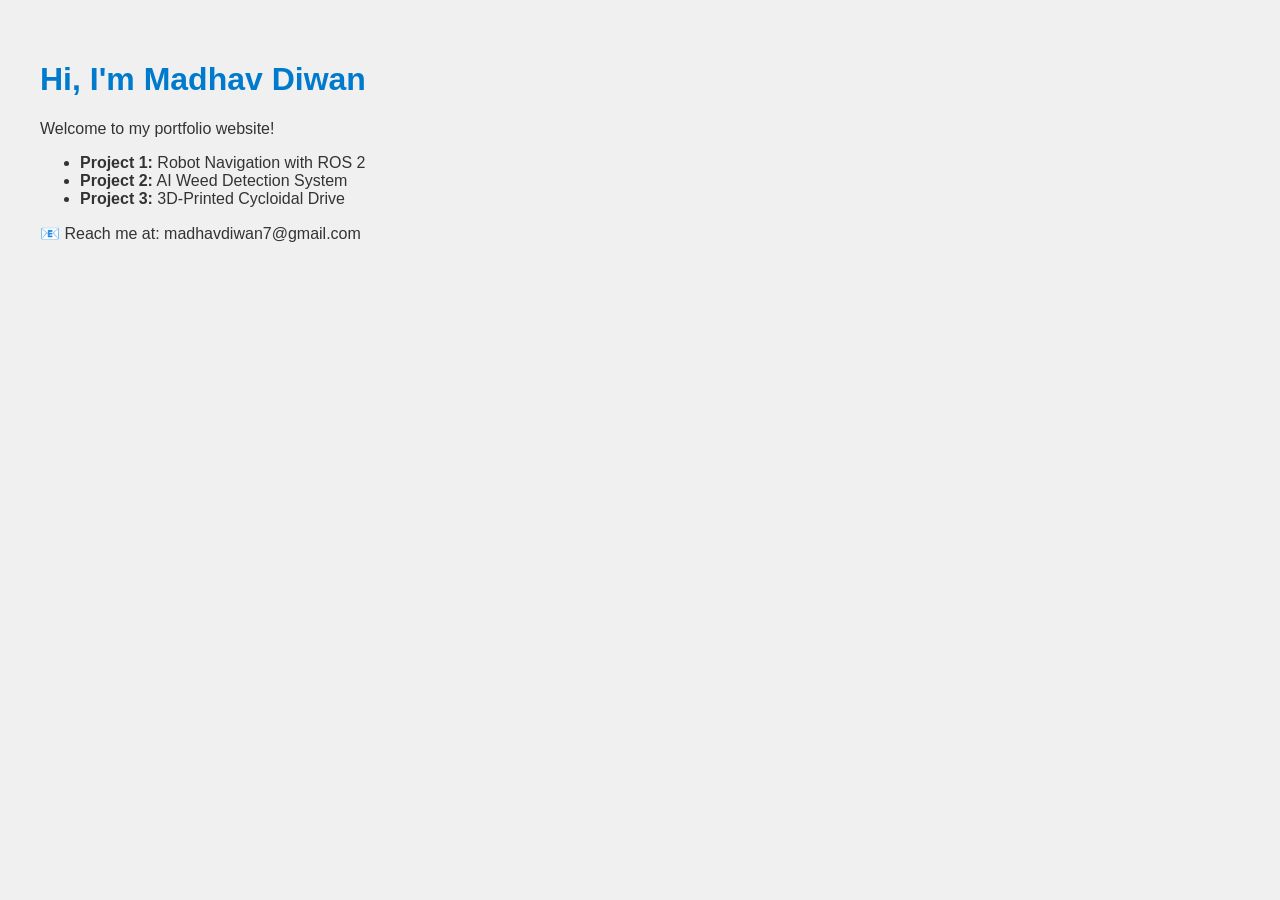
==== index.html @ d3f34bb1 "Add portfolio homepage" ====
<!DOCTYPE html>
<html lang="en">
<head>
  <meta charset="UTF-8">
  <title>Madhav Diwan | Portfolio</title>
  <style>
    body {
      font-family: Arial, sans-serif;
      padding: 2rem;
      background: #f0f0f0;
      color: #333;
    }
    h1 {
      color: #007acc;
    }
  </style>
</head>
<body>
  <h1>Hi, I'm Madhav Diwan</h1>
  <p>Welcome to my portfolio website!</p>
  <ul>
    <li><strong>Project 1:</strong> Robot Navigation with ROS 2</li>
    <li><strong>Project 2:</strong> AI Weed Detection System</li>
    <li><strong>Project 3:</strong> 3D-Printed Cycloidal Drive</li>
  </ul>
  <p>📧 Reach me at: madhavdiwan7@gmail.com</p>
</body>
</html>
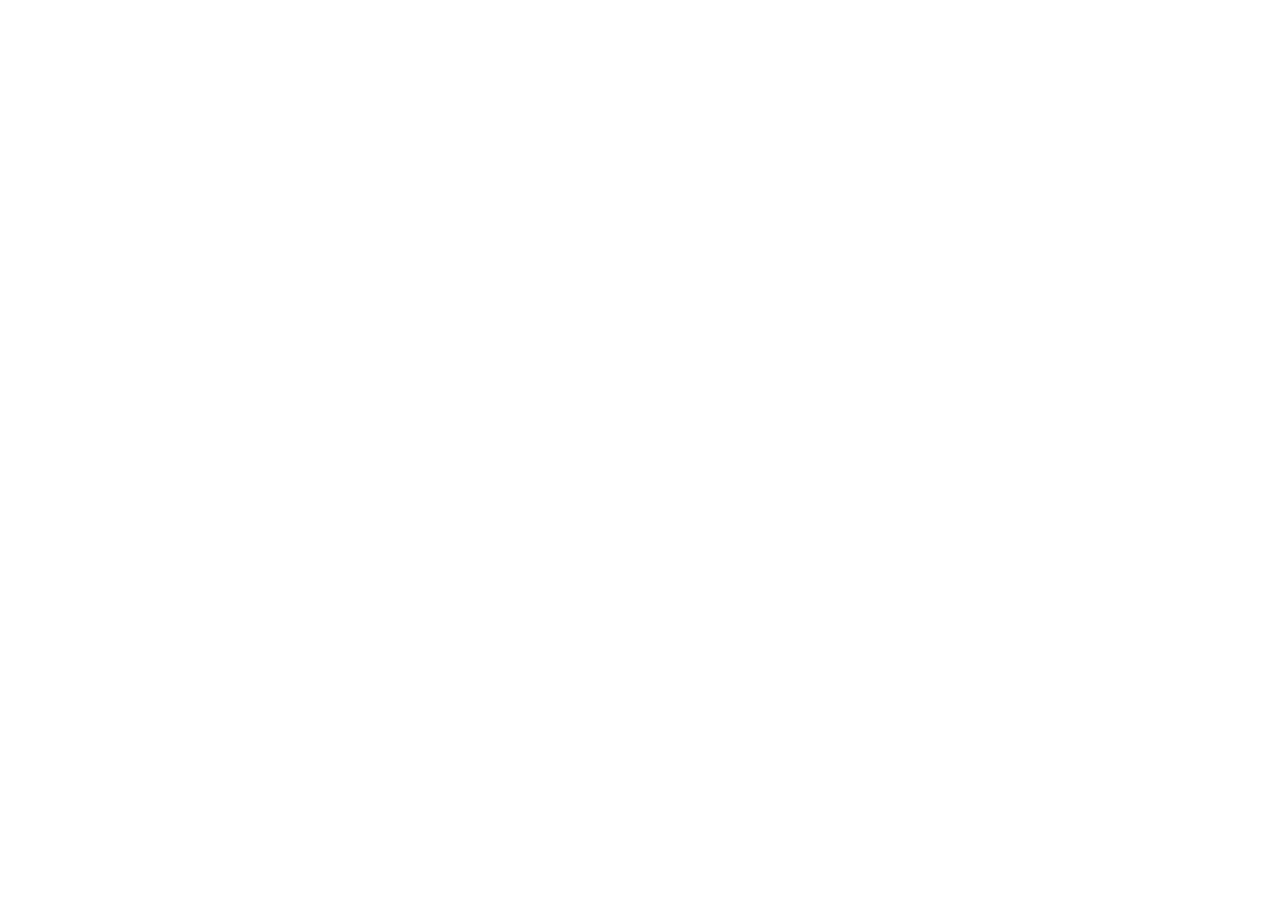
==== commit aa4b72be: "Three.JS experimentation" ====
--- a/index.html
+++ b/index.html
@@ -1,28 +1,43 @@
 <!DOCTYPE html>
 <html lang="en">
 <head>
-  <meta charset="UTF-8">
-  <title>Madhav Diwan | Portfolio</title>
+  <meta charset="UTF-8" />
+  <title>Three.js Demo</title>
   <style>
-    body {
-      font-family: Arial, sans-serif;
-      padding: 2rem;
-      background: #f0f0f0;
-      color: #333;
-    }
-    h1 {
-      color: #007acc;
-    }
+    body { margin: 0; overflow: hidden; }
+    canvas { display: block; }
   </style>
 </head>
 <body>
-  <h1>Hi, I'm Madhav Diwan</h1>
-  <p>Welcome to my portfolio website!</p>
-  <ul>
-    <li><strong>Project 1:</strong> Robot Navigation with ROS 2</li>
-    <li><strong>Project 2:</strong> AI Weed Detection System</li>
-    <li><strong>Project 3:</strong> 3D-Printed Cycloidal Drive</li>
-  </ul>
-  <p>📧 Reach me at: madhavdiwan7@gmail.com</p>
+  <script type="module">
+    import * as THREE from 'https://unpkg.com/three@0.160.0/build/three.module.js';
+
+    const scene = new THREE.Scene();
+    const camera = new THREE.PerspectiveCamera(75, window.innerWidth/window.innerHeight, 0.1, 1000);
+
+    const renderer = new THREE.WebGLRenderer();
+    renderer.setSize(window.innerWidth, window.innerHeight);
+    document.body.appendChild(renderer.domElement);
+
+    const geometry = new THREE.BoxGeometry();
+    const material = new THREE.MeshStandardMaterial({ color: 0x0077ff });
+    const cube = new THREE.Mesh(geometry, material);
+    scene.add(cube);
+
+    const light = new THREE.PointLight(0xffffff, 1, 100);
+    light.position.set(10, 10, 10);
+    scene.add(light);
+
+    camera.position.z = 5;
+
+    function animate() {
+      requestAnimationFrame(animate);
+      cube.rotation.x += 0.01;
+      cube.rotation.y += 0.01;
+      renderer.render(scene, camera);
+    }
+
+    animate();
+  </script>
 </body>
 </html>
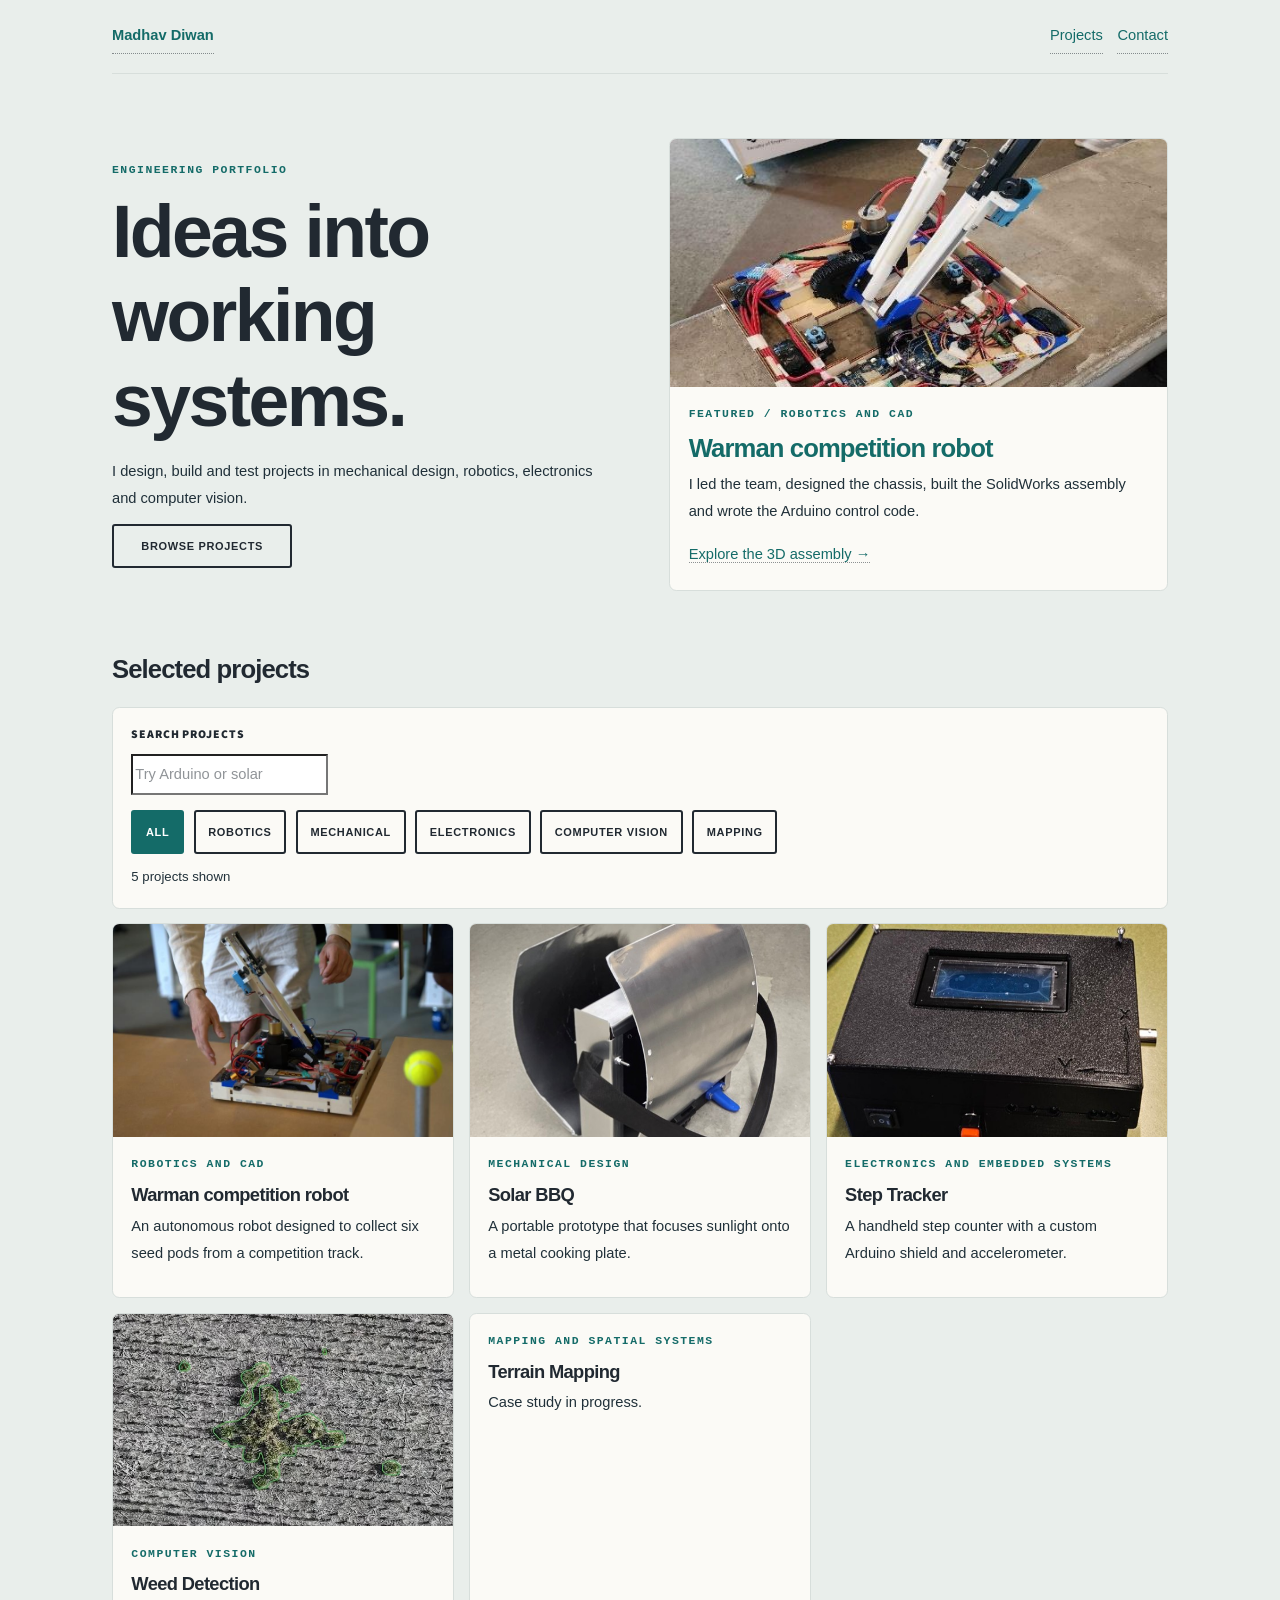
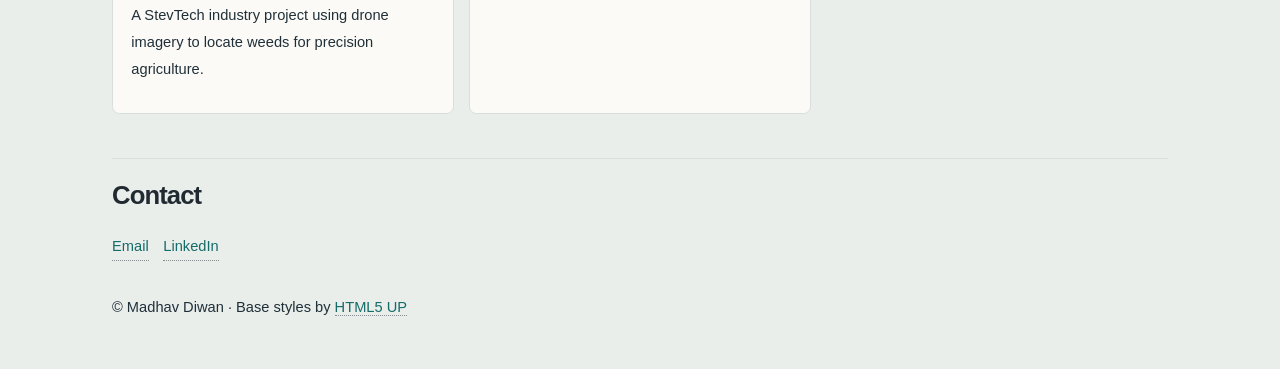
==== commit d609519b: "Publish engineering portfolio site Replace the Three.js demo with the portfolio: home page plus case" ====
--- a/index.html
+++ b/index.html
@@ -1,43 +1,81 @@
 <!DOCTYPE html>
 <html lang="en">
 <head>
-  <meta charset="UTF-8" />
-  <title>Three.js Demo</title>
-  <style>
-    body { margin: 0; overflow: hidden; }
-    canvas { display: block; }
-  </style>
+	<meta charset="utf-8" />
+	<meta name="viewport" content="width=device-width, initial-scale=1" />
+	<title>Madhav Diwan | Engineering Portfolio</title>
+	<link rel="stylesheet" href="assets/css/main.css" />
+	<link rel="stylesheet" href="assets/css/engineering.css" />
+	<link rel="stylesheet" href="assets/css/portfolio.css" />
+	<script src="assets/js/portfolio.js" defer></script>
 </head>
-<body>
-  <script type="module">
-    import * as THREE from 'https://unpkg.com/three@0.160.0/build/three.module.js';
+<body class="portfolio-home">
+	<header class="home-nav">
+		<a href="index.html" class="home-name">Madhav Diwan</a>
+		<nav aria-label="Main navigation">
+			<a href="#projects">Projects</a>
+			<a href="#contact">Contact</a>
+		</nav>
+	</header>
+	<main class="home-content">
+		<section class="home-hero" aria-labelledby="home-heading">
+			<div>
+				<p class="project-label">Engineering portfolio</p>
+				<h1 id="home-heading">Ideas into working systems.</h1>
+				<p>I design, build and test projects in mechanical design, robotics, electronics and computer vision.</p>
+				<a class="button" href="#projects">Browse projects</a>
+			</div>
+			<article class="home-feature">
+				<a href="warman.html" tabindex="-1" aria-hidden="true"><img src="images/warman/final-robot.jpg" alt="" /></a>
+				<div>
+					<p class="project-label">Featured / Robotics and CAD</p>
+					<h2><a href="warman.html">Warman competition robot</a></h2>
+					<p>I led the team, designed the chassis, built the SolidWorks assembly and wrote the Arduino control code.</p>
+					<a href="warman.html#robot-heading">Explore the 3D assembly &rarr;</a>
+				</div>
+			</article>
+		</section>
 
-    const scene = new THREE.Scene();
-    const camera = new THREE.PerspectiveCamera(75, window.innerWidth/window.innerHeight, 0.1, 1000);
-
-    const renderer = new THREE.WebGLRenderer();
-    renderer.setSize(window.innerWidth, window.innerHeight);
-    document.body.appendChild(renderer.domElement);
-
-    const geometry = new THREE.BoxGeometry();
-    const material = new THREE.MeshStandardMaterial({ color: 0x0077ff });
-    const cube = new THREE.Mesh(geometry, material);
-    scene.add(cube);
-
-    const light = new THREE.PointLight(0xffffff, 1, 100);
-    light.position.set(10, 10, 10);
-    scene.add(light);
-
-    camera.position.z = 5;
-
-    function animate() {
-      requestAnimationFrame(animate);
-      cube.rotation.x += 0.01;
-      cube.rotation.y += 0.01;
-      renderer.render(scene, camera);
-    }
-
-    animate();
-  </script>
+		<section id="projects" aria-labelledby="projects-heading">
+			<h2 id="projects-heading">Selected projects</h2>
+			<div class="project-tools" hidden>
+				<label for="project-search">Search projects</label>
+				<input id="project-search" type="search" placeholder="Try Arduino or solar" />
+				<div class="project-filters" role="group" aria-label="Project category"></div>
+				<p id="project-count" role="status"></p>
+			</div>
+			<div class="home-projects">
+				<article data-category="Robotics">
+					<a href="warman.html" tabindex="-1" aria-hidden="true"><img src="images/mdfs.jpg" alt="" loading="lazy" /></a>
+					<div><p class="project-label">Robotics and CAD</p><h3><a href="warman.html">Warman competition robot</a></h3>
+					<p>An autonomous robot designed to collect six seed pods from a competition track.</p></div>
+				</article>
+				<article data-category="Mechanical">
+					<a href="solar-bbq.html" tabindex="-1" aria-hidden="true"><img src="images/solarbbq.jpg" alt="" loading="lazy" /></a>
+					<div><p class="project-label">Mechanical design</p><h3><a href="solar-bbq.html">Solar BBQ</a></h3>
+					<p>A portable prototype that focuses sunlight onto a metal cooking plate.</p></div>
+				</article>
+				<article data-category="Electronics">
+					<a href="step-tracker.html" tabindex="-1" aria-hidden="true"><img src="images/step_tracker.jpg" alt="" loading="lazy" /></a>
+					<div><p class="project-label">Electronics and embedded systems</p><h3><a href="step-tracker.html">Step Tracker</a></h3>
+					<p>A handheld step counter with a custom Arduino shield and accelerometer.</p></div>
+				</article>
+				<article data-category="Computer Vision">
+					<a href="weed-detection.html" tabindex="-1" aria-hidden="true"><img src="images/weed_detection.jpg" alt="" loading="lazy" /></a>
+					<div><p class="project-label">Computer vision</p><h3><a href="weed-detection.html">Weed Detection</a></h3>
+					<p>A StevTech industry project using drone imagery to locate weeds for precision agriculture.</p></div>
+				</article>
+				<article data-category="Mapping">
+					<div><p class="project-label">Mapping and spatial systems</p><h3><a href="terrain-mapping.html">Terrain Mapping</a></h3>
+					<p>Case study in progress.</p></div>
+				</article>
+			</div>
+		</section>
+	</main>
+	<footer class="home-contact" id="contact">
+		<h2>Contact</h2>
+		<p><a href="mailto:madhavdiwan7@gmail.com">Email</a> <a href="https://www.linkedin.com/in/madhav-diwan-3a1b08146/">LinkedIn</a></p>
+		<small>&copy; Madhav Diwan &middot; Base styles by <a href="https://html5up.net">HTML5 UP</a></small>
+	</footer>
 </body>
-</html>
+</html>
--- a/assets/css/main.css
+++ b/assets/css/main.css
@@ -0,0 +1,4689 @@
+@import url(fontawesome-all.min.css);
+@import url("https://fonts.googleapis.com/css?family=Merriweather:300,700,300italic,700italic|Source+Sans+Pro:900");
+
+/*
+	Massively by HTML5 UP
+	html5up.net | @ajlkn
+	Free for personal and commercial use under the CCA 3.0 license (html5up.net/license)
+*/
+
+html, body, div, span, applet, object,
+iframe, h1, h2, h3, h4, h5, h6, p, blockquote,
+pre, a, abbr, acronym, address, big, cite,
+code, del, dfn, em, img, ins, kbd, q, s, samp,
+small, strike, strong, sub, sup, tt, var, b,
+u, i, center, dl, dt, dd, ol, ul, li, fieldset,
+form, label, legend, table, caption, tbody,
+tfoot, thead, tr, th, td, article, aside,
+canvas, details, embed, figure, figcaption,
+footer, header, hgroup, menu, nav, output, ruby,
+section, summary, time, mark, audio, video {
+	margin: 0;
+	padding: 0;
+	border: 0;
+	font-size: 100%;
+	font: inherit;
+	vertical-align: baseline;}
+
+article, aside, details, figcaption, figure,
+footer, header, hgroup, menu, nav, section {
+	display: block;}
+
+body {
+	line-height: 1;
+}
+
+ol, ul {
+	list-style: none;
+}
+
+blockquote, q {
+	quotes: none;
+}
+
+	blockquote:before, blockquote:after, q:before, q:after {
+		content: '';
+		content: none;
+	}
+
+table {
+	border-collapse: collapse;
+	border-spacing: 0;
+}
+
+body {
+	-webkit-text-size-adjust: none;
+}
+
+mark {
+	background-color: transparent;
+	color: inherit;
+}
+
+input::-moz-focus-inner {
+	border: 0;
+	padding: 0;
+}
+
+input, select, textarea {
+	-moz-appearance: none;
+	-webkit-appearance: none;
+	-ms-appearance: none;
+	appearance: none;
+}
+
+/* Basic */
+
+	@-ms-viewport {
+		width: device-width;
+	}
+
+	body {
+		-ms-overflow-style: scrollbar;
+	}
+
+	@media screen and (max-width: 480px) {
+
+		html, body {
+			min-width: 320px;
+		}
+
+	}
+
+	html {
+		box-sizing: border-box;
+	}
+
+	*, *:before, *:after {
+		box-sizing: inherit;
+	}
+
+	body {
+		background-color: #1e252d;
+	}
+
+		body.is-preload *, body.is-preload *:before, body.is-preload *:after {
+			-moz-animation: none !important;
+			-webkit-animation: none !important;
+			-ms-animation: none !important;
+			animation: none !important;
+			-moz-transition: none !important;
+			-webkit-transition: none !important;
+			-ms-transition: none !important;
+			transition: none !important;
+		}
+
+/* Type */
+
+	html {
+		font-size: 16pt;
+	}
+
+		@media screen and (max-width: 1680px) {
+
+			html {
+				font-size: 12pt;
+			}
+
+		}
+
+		@media screen and (max-width: 1280px) {
+
+			html {
+				font-size: 11pt;
+			}
+
+		}
+
+		@media screen and (max-width: 360px) {
+
+			html {
+				font-size: 10pt;
+			}
+
+		}
+
+	body {
+		color: #212931;
+	}
+
+	body, input, select, textarea {
+		font-family: "Merriweather", Georgia, serif;
+		font-weight: 300;
+		font-size: 1rem;
+		line-height: 2.375;
+	}
+
+	a {
+		-moz-transition: color 0.2s ease-in-out, background-color 0.2s ease-in-out, border-color 0.2s ease-in-out, box-shadow 0.2s ease-in-out;
+		-webkit-transition: color 0.2s ease-in-out, background-color 0.2s ease-in-out, border-color 0.2s ease-in-out, box-shadow 0.2s ease-in-out;
+		-ms-transition: color 0.2s ease-in-out, background-color 0.2s ease-in-out, border-color 0.2s ease-in-out, box-shadow 0.2s ease-in-out;
+		transition: color 0.2s ease-in-out, background-color 0.2s ease-in-out, border-color 0.2s ease-in-out, box-shadow 0.2s ease-in-out;
+		border-bottom: dotted 1px;
+		text-decoration: none;
+	}
+
+		a:hover {
+			border-bottom-color: transparent;
+		}
+
+	strong, b {
+		font-weight: 600;
+	}
+
+	em, i {
+		font-style: italic;
+	}
+
+	p {
+		text-align: justify;
+		margin: 0 0 2rem 0;
+	}
+
+	h1, h2, h3, h4, h5, h6 {
+		font-family: "Source Sans Pro", Helvetica, sans-serif;
+		font-weight: 900;
+		line-height: 1.5;
+		letter-spacing: 0.075em;
+		text-transform: uppercase;
+		margin: 0 0 1rem 0;
+	}
+
+		h1 a, h2 a, h3 a, h4 a, h5 a, h6 a {
+			border-bottom: 0;
+			color: inherit;
+			text-decoration: none;
+		}
+
+	h1 {
+		font-size: 4rem;
+		line-height: 1.1;
+		margin: 0 0 2rem 0;
+	}
+
+	h2 {
+		font-size: 1.75rem;
+		line-height: 1.3;
+		margin: 0 0 1.5rem 0;
+	}
+
+	h3 {
+		font-size: 1.25rem;
+		margin: 0 0 1.5rem 0;
+	}
+
+	h4 {
+		font-size: 1rem;
+	}
+
+	h5 {
+		font-size: 0.9rem;
+	}
+
+	h6 {
+		font-size: 0.8rem;
+	}
+
+	sub {
+		font-size: 0.8rem;
+		position: relative;
+		top: 0.5rem;
+	}
+
+	sup {
+		font-size: 0.8rem;
+		position: relative;
+		top: -0.5rem;
+	}
+
+	blockquote {
+		border-left: solid 4px;
+		font-style: italic;
+		margin: 0 0 2rem 0;
+		padding: 0.5rem 0 0.5rem 2rem;
+	}
+
+	code {
+		border: solid 2px;
+		font-family: "Courier New", monospace;
+		font-size: 0.9rem;
+		margin: 0 0.25rem;
+		padding: 0.25rem 0.65rem;
+	}
+
+	pre {
+		-webkit-overflow-scrolling: touch;
+		font-family: "Courier New", monospace;
+		font-size: 0.9rem;
+		margin: 0 0 2rem 0;
+	}
+
+		pre code {
+			display: block;
+			line-height: 1.75;
+			padding: 1rem 1.5rem;
+			overflow-x: auto;
+		}
+
+	hr {
+		border: 0;
+		border-bottom: solid 2px;
+		margin: 3rem 0;
+	}
+
+		hr.major {
+			margin: 5rem 0;
+		}
+
+	.align-left {
+		text-align: left;
+	}
+
+	.align-center {
+		text-align: center;
+	}
+
+	.align-right {
+		text-align: right;
+	}
+
+	input, select, textarea {
+		color: #212931;
+	}
+
+	a {
+		color: #212931;
+		border-bottom-color: rgba(33, 41, 49, 0.5);
+	}
+
+		a:hover {
+			border-bottom-color: transparent;
+			color: #18bfef !important;
+		}
+
+	strong, b {
+		color: #212931;
+	}
+
+	h1, h2, h3, h4, h5, h6 {
+		color: #212931;
+	}
+
+	blockquote {
+		border-left-color: #eeeeee;
+	}
+
+	code {
+		background: rgba(220, 220, 220, 0.25);
+		border-color: #eeeeee;
+	}
+
+	hr {
+		border-bottom-color: #eeeeee;
+	}
+
+/* Row */
+
+	.row {
+		display: flex;
+		flex-wrap: wrap;
+		box-sizing: border-box;
+		align-items: stretch;
+	}
+
+		.row > * {
+			box-sizing: border-box;
+		}
+
+		.row.gtr-uniform > * > :last-child {
+			margin-bottom: 0;
+		}
+
+		.row.aln-left {
+			justify-content: flex-start;
+		}
+
+		.row.aln-center {
+			justify-content: center;
+		}
+
+		.row.aln-right {
+			justify-content: flex-end;
+		}
+
+		.row.aln-top {
+			align-items: flex-start;
+		}
+
+		.row.aln-middle {
+			align-items: center;
+		}
+
+		.row.aln-bottom {
+			align-items: flex-end;
+		}
+
+		.row > .imp {
+			order: -1;
+		}
+
+		.row > .col-1 {
+			width: 8.33333%;
+		}
+
+		.row > .off-1 {
+			margin-left: 8.33333%;
+		}
+
+		.row > .col-2 {
+			width: 16.66667%;
+		}
+
+		.row > .off-2 {
+			margin-left: 16.66667%;
+		}
+
+		.row > .col-3 {
+			width: 25%;
+		}
+
+		.row > .off-3 {
+			margin-left: 25%;
+		}
+
+		.row > .col-4 {
+			width: 33.33333%;
+		}
+
+		.row > .off-4 {
+			margin-left: 33.33333%;
+		}
+
+		.row > .col-5 {
+			width: 41.66667%;
+		}
+
+		.row > .off-5 {
+			margin-left: 41.66667%;
+		}
+
+		.row > .col-6 {
+			width: 50%;
+		}
+
+		.row > .off-6 {
+			margin-left: 50%;
+		}
+
+		.row > .col-7 {
+			width: 58.33333%;
+		}
+
+		.row > .off-7 {
+			margin-left: 58.33333%;
+		}
+
+		.row > .col-8 {
+			width: 66.66667%;
+		}
+
+		.row > .off-8 {
+			margin-left: 66.66667%;
+		}
+
+		.row > .col-9 {
+			width: 75%;
+		}
+
+		.row > .off-9 {
+			margin-left: 75%;
+		}
+
+		.row > .col-10 {
+			width: 83.33333%;
+		}
+
+		.row > .off-10 {
+			margin-left: 83.33333%;
+		}
+
+		.row > .col-11 {
+			width: 91.66667%;
+		}
+
+		.row > .off-11 {
+			margin-left: 91.66667%;
+		}
+
+		.row > .col-12 {
+			width: 100%;
+		}
+
+		.row > .off-12 {
+			margin-left: 100%;
+		}
+
+		.row.gtr-0 {
+			margin-top: 0;
+			margin-left: 0rem;
+		}
+
+			.row.gtr-0 > * {
+				padding: 0 0 0 0rem;
+			}
+
+			.row.gtr-0.gtr-uniform {
+				margin-top: 0rem;
+			}
+
+				.row.gtr-0.gtr-uniform > * {
+					padding-top: 0rem;
+				}
+
+		.row.gtr-25 {
+			margin-top: 0;
+			margin-left: -0.375rem;
+		}
+
+			.row.gtr-25 > * {
+				padding: 0 0 0 0.375rem;
+			}
+
+			.row.gtr-25.gtr-uniform {
+				margin-top: -0.375rem;
+			}
+
+				.row.gtr-25.gtr-uniform > * {
+					padding-top: 0.375rem;
+				}
+
+		.row.gtr-50 {
+			margin-top: 0;
+			margin-left: -0.75rem;
+		}
+
+			.row.gtr-50 > * {
+				padding: 0 0 0 0.75rem;
+			}
+
+			.row.gtr-50.gtr-uniform {
+				margin-top: -0.75rem;
+			}
+
+				.row.gtr-50.gtr-uniform > * {
+					padding-top: 0.75rem;
+				}
+
+		.row {
+			margin-top: 0;
+			margin-left: -1.5rem;
+		}
+
+			.row > * {
+				padding: 0 0 0 1.5rem;
+			}
+
+			.row.gtr-uniform {
+				margin-top: -1.5rem;
+			}
+
+				.row.gtr-uniform > * {
+					padding-top: 1.5rem;
+				}
+
+		.row.gtr-150 {
+			margin-top: 0;
+			margin-left: -2.25rem;
+		}
+
+			.row.gtr-150 > * {
+				padding: 0 0 0 2.25rem;
+			}
+
+			.row.gtr-150.gtr-uniform {
+				margin-top: -2.25rem;
+			}
+
+				.row.gtr-150.gtr-uniform > * {
+					padding-top: 2.25rem;
+				}
+
+		.row.gtr-200 {
+			margin-top: 0;
+			margin-left: -3rem;
+		}
+
+			.row.gtr-200 > * {
+				padding: 0 0 0 3rem;
+			}
+
+			.row.gtr-200.gtr-uniform {
+				margin-top: -3rem;
+			}
+
+				.row.gtr-200.gtr-uniform > * {
+					padding-top: 3rem;
+				}
+
+		@media screen and (max-width: 1680px) {
+
+			.row {
+				display: flex;
+				flex-wrap: wrap;
+				box-sizing: border-box;
+				align-items: stretch;
+			}
+
+				.row > * {
+					box-sizing: border-box;
+				}
+
+				.row.gtr-uniform > * > :last-child {
+					margin-bottom: 0;
+				}
+
+				.row.aln-left {
+					justify-content: flex-start;
+				}
+
+				.row.aln-center {
+					justify-content: center;
+				}
+
+				.row.aln-right {
+					justify-content: flex-end;
+				}
+
+				.row.aln-top {
+					align-items: flex-start;
+				}
+
+				.row.aln-middle {
+					align-items: center;
+				}
+
+				.row.aln-bottom {
+					align-items: flex-end;
+				}
+
+				.row > .imp-xlarge {
+					order: -1;
+				}
+
+				.row > .col-1-xlarge {
+					width: 8.33333%;
+				}
+
+				.row > .off-1-xlarge {
+					margin-left: 8.33333%;
+				}
+
+				.row > .col-2-xlarge {
+					width: 16.66667%;
+				}
+
+				.row > .off-2-xlarge {
+					margin-left: 16.66667%;
+				}
+
+				.row > .col-3-xlarge {
+					width: 25%;
+				}
+
+				.row > .off-3-xlarge {
+					margin-left: 25%;
+				}
+
+				.row > .col-4-xlarge {
+					width: 33.33333%;
+				}
+
+				.row > .off-4-xlarge {
+					margin-left: 33.33333%;
+				}
+
+				.row > .col-5-xlarge {
+					width: 41.66667%;
+				}
+
+				.row > .off-5-xlarge {
+					margin-left: 41.66667%;
+				}
+
+				.row > .col-6-xlarge {
+					width: 50%;
+				}
+
+				.row > .off-6-xlarge {
+					margin-left: 50%;
+				}
+
+				.row > .col-7-xlarge {
+					width: 58.33333%;
+				}
+
+				.row > .off-7-xlarge {
+					margin-left: 58.33333%;
+				}
+
+				.row > .col-8-xlarge {
+					width: 66.66667%;
+				}
+
+				.row > .off-8-xlarge {
+					margin-left: 66.66667%;
+				}
+
+				.row > .col-9-xlarge {
+					width: 75%;
+				}
+
+				.row > .off-9-xlarge {
+					margin-left: 75%;
+				}
+
+				.row > .col-10-xlarge {
+					width: 83.33333%;
+				}
+
+				.row > .off-10-xlarge {
+					margin-left: 83.33333%;
+				}
+
+				.row > .col-11-xlarge {
+					width: 91.66667%;
+				}
+
+				.row > .off-11-xlarge {
+					margin-left: 91.66667%;
+				}
+
+				.row > .col-12-xlarge {
+					width: 100%;
+				}
+
+				.row > .off-12-xlarge {
+					margin-left: 100%;
+				}
+
+				.row.gtr-0 {
+					margin-top: 0;
+					margin-left: 0rem;
+				}
+
+					.row.gtr-0 > * {
+						padding: 0 0 0 0rem;
+					}
+
+					.row.gtr-0.gtr-uniform {
+						margin-top: 0rem;
+					}
+
+						.row.gtr-0.gtr-uniform > * {
+							padding-top: 0rem;
+						}
+
+				.row.gtr-25 {
+					margin-top: 0;
+					margin-left: -0.375rem;
+				}
+
+					.row.gtr-25 > * {
+						padding: 0 0 0 0.375rem;
+					}
+
+					.row.gtr-25.gtr-uniform {
+						margin-top: -0.375rem;
+					}
+
+						.row.gtr-25.gtr-uniform > * {
+							padding-top: 0.375rem;
+						}
+
+				.row.gtr-50 {
+					margin-top: 0;
+					margin-left: -0.75rem;
+				}
+
+					.row.gtr-50 > * {
+						padding: 0 0 0 0.75rem;
+					}
+
+					.row.gtr-50.gtr-uniform {
+						margin-top: -0.75rem;
+					}
+
+						.row.gtr-50.gtr-uniform > * {
+							padding-top: 0.75rem;
+						}
+
+				.row {
+					margin-top: 0;
+					margin-left: -1.5rem;
+				}
+
+					.row > * {
+						padding: 0 0 0 1.5rem;
+					}
+
+					.row.gtr-uniform {
+						margin-top: -1.5rem;
+					}
+
+						.row.gtr-uniform > * {
+							padding-top: 1.5rem;
+						}
+
+				.row.gtr-150 {
+					margin-top: 0;
+					margin-left: -2.25rem;
+				}
+
+					.row.gtr-150 > * {
+						padding: 0 0 0 2.25rem;
+					}
+
+					.row.gtr-150.gtr-uniform {
+						margin-top: -2.25rem;
+					}
+
+						.row.gtr-150.gtr-uniform > * {
+							padding-top: 2.25rem;
+						}
+
+				.row.gtr-200 {
+					margin-top: 0;
+					margin-left: -3rem;
+				}
+
+					.row.gtr-200 > * {
+						padding: 0 0 0 3rem;
+					}
+
+					.row.gtr-200.gtr-uniform {
+						margin-top: -3rem;
+					}
+
+						.row.gtr-200.gtr-uniform > * {
+							padding-top: 3rem;
+						}
+
+		}
+
+		@media screen and (max-width: 1280px) {
+
+			.row {
+				display: flex;
+				flex-wrap: wrap;
+				box-sizing: border-box;
+				align-items: stretch;
+			}
+
+				.row > * {
+					box-sizing: border-box;
+				}
+
+				.row.gtr-uniform > * > :last-child {
+					margin-bottom: 0;
+				}
+
+				.row.aln-left {
+					justify-content: flex-start;
+				}
+
+				.row.aln-center {
+					justify-content: center;
+				}
+
+				.row.aln-right {
+					justify-content: flex-end;
+				}
+
+				.row.aln-top {
+					align-items: flex-start;
+				}
+
+				.row.aln-middle {
+					align-items: center;
+				}
+
+				.row.aln-bottom {
+					align-items: flex-end;
+				}
+
+				.row > .imp-large {
+					order: -1;
+				}
+
+				.row > .col-1-large {
+					width: 8.33333%;
+				}
+
+				.row > .off-1-large {
+					margin-left: 8.33333%;
+				}
+
+				.row > .col-2-large {
+					width: 16.66667%;
+				}
+
+				.row > .off-2-large {
+					margin-left: 16.66667%;
+				}
+
+				.row > .col-3-large {
+					width: 25%;
+				}
+
+				.row > .off-3-large {
+					margin-left: 25%;
+				}
+
+				.row > .col-4-large {
+					width: 33.33333%;
+				}
+
+				.row > .off-4-large {
+					margin-left: 33.33333%;
+				}
+
+				.row > .col-5-large {
+					width: 41.66667%;
+				}
+
+				.row > .off-5-large {
+					margin-left: 41.66667%;
+				}
+
+				.row > .col-6-large {
+					width: 50%;
+				}
+
+				.row > .off-6-large {
+					margin-left: 50%;
+				}
+
+				.row > .col-7-large {
+					width: 58.33333%;
+				}
+
+				.row > .off-7-large {
+					margin-left: 58.33333%;
+				}
+
+				.row > .col-8-large {
+					width: 66.66667%;
+				}
+
+				.row > .off-8-large {
+					margin-left: 66.66667%;
+				}
+
+				.row > .col-9-large {
+					width: 75%;
+				}
+
+				.row > .off-9-large {
+					margin-left: 75%;
+				}
+
+				.row > .col-10-large {
+					width: 83.33333%;
+				}
+
+				.row > .off-10-large {
+					margin-left: 83.33333%;
+				}
+
+				.row > .col-11-large {
+					width: 91.66667%;
+				}
+
+				.row > .off-11-large {
+					margin-left: 91.66667%;
+				}
+
+				.row > .col-12-large {
+					width: 100%;
+				}
+
+				.row > .off-12-large {
+					margin-left: 100%;
+				}
+
+				.row.gtr-0 {
+					margin-top: 0;
+					margin-left: 0rem;
+				}
+
+					.row.gtr-0 > * {
+						padding: 0 0 0 0rem;
+					}
+
+					.row.gtr-0.gtr-uniform {
+						margin-top: 0rem;
+					}
+
+						.row.gtr-0.gtr-uniform > * {
+							padding-top: 0rem;
+						}
+
+				.row.gtr-25 {
+					margin-top: 0;
+					margin-left: -0.375rem;
+				}
+
+					.row.gtr-25 > * {
+						padding: 0 0 0 0.375rem;
+					}
+
+					.row.gtr-25.gtr-uniform {
+						margin-top: -0.375rem;
+					}
+
+						.row.gtr-25.gtr-uniform > * {
+							padding-top: 0.375rem;
+						}
+
+				.row.gtr-50 {
+					margin-top: 0;
+					margin-left: -0.75rem;
+				}
+
+					.row.gtr-50 > * {
+						padding: 0 0 0 0.75rem;
+					}
+
+					.row.gtr-50.gtr-uniform {
+						margin-top: -0.75rem;
+					}
+
+						.row.gtr-50.gtr-uniform > * {
+							padding-top: 0.75rem;
+						}
+
+				.row {
+					margin-top: 0;
+					margin-left: -1.5rem;
+				}
+
+					.row > * {
+						padding: 0 0 0 1.5rem;
+					}
+
+					.row.gtr-uniform {
+						margin-top: -1.5rem;
+					}
+
+						.row.gtr-uniform > * {
+							padding-top: 1.5rem;
+						}
+
+				.row.gtr-150 {
+					margin-top: 0;
+					margin-left: -2.25rem;
+				}
+
+					.row.gtr-150 > * {
+						padding: 0 0 0 2.25rem;
+					}
+
+					.row.gtr-150.gtr-uniform {
+						margin-top: -2.25rem;
+					}
+
+						.row.gtr-150.gtr-uniform > * {
+							padding-top: 2.25rem;
+						}
+
+				.row.gtr-200 {
+					margin-top: 0;
+					margin-left: -3rem;
+				}
+
+					.row.gtr-200 > * {
+						padding: 0 0 0 3rem;
+					}
+
+					.row.gtr-200.gtr-uniform {
+						margin-top: -3rem;
+					}
+
+						.row.gtr-200.gtr-uniform > * {
+							padding-top: 3rem;
+						}
+
+		}
+
+		@media screen and (max-width: 980px) {
+
+			.row {
+				display: flex;
+				flex-wrap: wrap;
+				box-sizing: border-box;
+				align-items: stretch;
+			}
+
+				.row > * {
+					box-sizing: border-box;
+				}
+
+				.row.gtr-uniform > * > :last-child {
+					margin-bottom: 0;
+				}
+
+				.row.aln-left {
+					justify-content: flex-start;
+				}
+
+				.row.aln-center {
+					justify-content: center;
+				}
+
+				.row.aln-right {
+					justify-content: flex-end;
+				}
+
+				.row.aln-top {
+					align-items: flex-start;
+				}
+
+				.row.aln-middle {
+					align-items: center;
+				}
+
+				.row.aln-bottom {
+					align-items: flex-end;
+				}
+
+				.row > .imp-medium {
+					order: -1;
+				}
+
+				.row > .col-1-medium {
+					width: 8.33333%;
+				}
+
+				.row > .off-1-medium {
+					margin-left: 8.33333%;
+				}
+
+				.row > .col-2-medium {
+					width: 16.66667%;
+				}
+
+				.row > .off-2-medium {
+					margin-left: 16.66667%;
+				}
+
+				.row > .col-3-medium {
+					width: 25%;
+				}
+
+				.row > .off-3-medium {
+					margin-left: 25%;
+				}
+
+				.row > .col-4-medium {
+					width: 33.33333%;
+				}
+
+				.row > .off-4-medium {
+					margin-left: 33.33333%;
+				}
+
+				.row > .col-5-medium {
+					width: 41.66667%;
+				}
+
+				.row > .off-5-medium {
+					margin-left: 41.66667%;
+				}
+
+				.row > .col-6-medium {
+					width: 50%;
+				}
+
+				.row > .off-6-medium {
+					margin-left: 50%;
+				}
+
+				.row > .col-7-medium {
+					width: 58.33333%;
+				}
+
+				.row > .off-7-medium {
+					margin-left: 58.33333%;
+				}
+
+				.row > .col-8-medium {
+					width: 66.66667%;
+				}
+
+				.row > .off-8-medium {
+					margin-left: 66.66667%;
+				}
+
+				.row > .col-9-medium {
+					width: 75%;
+				}
+
+				.row > .off-9-medium {
+					margin-left: 75%;
+				}
+
+				.row > .col-10-medium {
+					width: 83.33333%;
+				}
+
+				.row > .off-10-medium {
+					margin-left: 83.33333%;
+				}
+
+				.row > .col-11-medium {
+					width: 91.66667%;
+				}
+
+				.row > .off-11-medium {
+					margin-left: 91.66667%;
+				}
+
+				.row > .col-12-medium {
+					width: 100%;
+				}
+
+				.row > .off-12-medium {
+					margin-left: 100%;
+				}
+
+				.row.gtr-0 {
+					margin-top: 0;
+					margin-left: 0rem;
+				}
+
+					.row.gtr-0 > * {
+						padding: 0 0 0 0rem;
+					}
+
+					.row.gtr-0.gtr-uniform {
+						margin-top: 0rem;
+					}
+
+						.row.gtr-0.gtr-uniform > * {
+							padding-top: 0rem;
+						}
+
+				.row.gtr-25 {
+					margin-top: 0;
+					margin-left: -0.375rem;
+				}
+
+					.row.gtr-25 > * {
+						padding: 0 0 0 0.375rem;
+					}
+
+					.row.gtr-25.gtr-uniform {
+						margin-top: -0.375rem;
+					}
+
+						.row.gtr-25.gtr-uniform > * {
+							padding-top: 0.375rem;
+						}
+
+				.row.gtr-50 {
+					margin-top: 0;
+					margin-left: -0.75rem;
+				}
+
+					.row.gtr-50 > * {
+						padding: 0 0 0 0.75rem;
+					}
+
+					.row.gtr-50.gtr-uniform {
+						margin-top: -0.75rem;
+					}
+
+						.row.gtr-50.gtr-uniform > * {
+							padding-top: 0.75rem;
+						}
+
+				.row {
+					margin-top: 0;
+					margin-left: -1.5rem;
+				}
+
+					.row > * {
+						padding: 0 0 0 1.5rem;
+					}
+
+					.row.gtr-uniform {
+						margin-top: -1.5rem;
+					}
+
+						.row.gtr-uniform > * {
+							padding-top: 1.5rem;
+						}
+
+				.row.gtr-150 {
+					margin-top: 0;
+					margin-left: -2.25rem;
+				}
+
+					.row.gtr-150 > * {
+						padding: 0 0 0 2.25rem;
+					}
+
+					.row.gtr-150.gtr-uniform {
+						margin-top: -2.25rem;
+					}
+
+						.row.gtr-150.gtr-uniform > * {
+							padding-top: 2.25rem;
+						}
+
+				.row.gtr-200 {
+					margin-top: 0;
+					margin-left: -3rem;
+				}
+
+					.row.gtr-200 > * {
+						padding: 0 0 0 3rem;
+					}
+
+					.row.gtr-200.gtr-uniform {
+						margin-top: -3rem;
+					}
+
+						.row.gtr-200.gtr-uniform > * {
+							padding-top: 3rem;
+						}
+
+		}
+
+		@media screen and (max-width: 736px) {
+
+			.row {
+				display: flex;
+				flex-wrap: wrap;
+				box-sizing: border-box;
+				align-items: stretch;
+			}
+
+				.row > * {
+					box-sizing: border-box;
+				}
+
+				.row.gtr-uniform > * > :last-child {
+					margin-bottom: 0;
+				}
+
+				.row.aln-left {
+					justify-content: flex-start;
+				}
+
+				.row.aln-center {
+					justify-content: center;
+				}
+
+				.row.aln-right {
+					justify-content: flex-end;
+				}
+
+				.row.aln-top {
+					align-items: flex-start;
+				}
+
+				.row.aln-middle {
+					align-items: center;
+				}
+
+				.row.aln-bottom {
+					align-items: flex-end;
+				}
+
+				.row > .imp-small {
+					order: -1;
+				}
+
+				.row > .col-1-small {
+					width: 8.33333%;
+				}
+
+				.row > .off-1-small {
+					margin-left: 8.33333%;
+				}
+
+				.row > .col-2-small {
+					width: 16.66667%;
+				}
+
+				.row > .off-2-small {
+					margin-left: 16.66667%;
+				}
+
+				.row > .col-3-small {
+					width: 25%;
+				}
+
+				.row > .off-3-small {
+					margin-left: 25%;
+				}
+
+				.row > .col-4-small {
+					width: 33.33333%;
+				}
+
+				.row > .off-4-small {
+					margin-left: 33.33333%;
+				}
+
+				.row > .col-5-small {
+					width: 41.66667%;
+				}
+
+				.row > .off-5-small {
+					margin-left: 41.66667%;
+				}
+
+				.row > .col-6-small {
+					width: 50%;
+				}
+
+				.row > .off-6-small {
+					margin-left: 50%;
+				}
+
+				.row > .col-7-small {
+					width: 58.33333%;
+				}
+
+				.row > .off-7-small {
+					margin-left: 58.33333%;
+				}
+
+				.row > .col-8-small {
+					width: 66.66667%;
+				}
+
+				.row > .off-8-small {
+					margin-left: 66.66667%;
+				}
+
+				.row > .col-9-small {
+					width: 75%;
+				}
+
+				.row > .off-9-small {
+					margin-left: 75%;
+				}
+
+				.row > .col-10-small {
+					width: 83.33333%;
+				}
+
+				.row > .off-10-small {
+					margin-left: 83.33333%;
+				}
+
+				.row > .col-11-small {
+					width: 91.66667%;
+				}
+
+				.row > .off-11-small {
+					margin-left: 91.66667%;
+				}
+
+				.row > .col-12-small {
+					width: 100%;
+				}
+
+				.row > .off-12-small {
+					margin-left: 100%;
+				}
+
+				.row.gtr-0 {
+					margin-top: 0;
+					margin-left: 0rem;
+				}
+
+					.row.gtr-0 > * {
+						padding: 0 0 0 0rem;
+					}
+
+					.row.gtr-0.gtr-uniform {
+						margin-top: 0rem;
+					}
+
+						.row.gtr-0.gtr-uniform > * {
+							padding-top: 0rem;
+						}
+
+				.row.gtr-25 {
+					margin-top: 0;
+					margin-left: -0.375rem;
+				}
+
+					.row.gtr-25 > * {
+						padding: 0 0 0 0.375rem;
+					}
+
+					.row.gtr-25.gtr-uniform {
+						margin-top: -0.375rem;
+					}
+
+						.row.gtr-25.gtr-uniform > * {
+							padding-top: 0.375rem;
+						}
+
+				.row.gtr-50 {
+					margin-top: 0;
+					margin-left: -0.75rem;
+				}
+
+					.row.gtr-50 > * {
+						padding: 0 0 0 0.75rem;
+					}
+
+					.row.gtr-50.gtr-uniform {
+						margin-top: -0.75rem;
+					}
+
+						.row.gtr-50.gtr-uniform > * {
+							padding-top: 0.75rem;
+						}
+
+				.row {
+					margin-top: 0;
+					margin-left: -1.5rem;
+				}
+
+					.row > * {
+						padding: 0 0 0 1.5rem;
+					}
+
+					.row.gtr-uniform {
+						margin-top: -1.5rem;
+					}
+
+						.row.gtr-uniform > * {
+							padding-top: 1.5rem;
+						}
+
+				.row.gtr-150 {
+					margin-top: 0;
+					margin-left: -2.25rem;
+				}
+
+					.row.gtr-150 > * {
+						padding: 0 0 0 2.25rem;
+					}
+
+					.row.gtr-150.gtr-uniform {
+						margin-top: -2.25rem;
+					}
+
+						.row.gtr-150.gtr-uniform > * {
+							padding-top: 2.25rem;
+						}
+
+				.row.gtr-200 {
+					margin-top: 0;
+					margin-left: -3rem;
+				}
+
+					.row.gtr-200 > * {
+						padding: 0 0 0 3rem;
+					}
+
+					.row.gtr-200.gtr-uniform {
+						margin-top: -3rem;
+					}
+
+						.row.gtr-200.gtr-uniform > * {
+							padding-top: 3rem;
+						}
+
+		}
+
+		@media screen and (max-width: 480px) {
+
+			.row {
+				display: flex;
+				flex-wrap: wrap;
+				box-sizing: border-box;
+				align-items: stretch;
+			}
+
+				.row > * {
+					box-sizing: border-box;
+				}
+
+				.row.gtr-uniform > * > :last-child {
+					margin-bottom: 0;
+				}
+
+				.row.aln-left {
+					justify-content: flex-start;
+				}
+
+				.row.aln-center {
+					justify-content: center;
+				}
+
+				.row.aln-right {
+					justify-content: flex-end;
+				}
+
+				.row.aln-top {
+					align-items: flex-start;
+				}
+
+				.row.aln-middle {
+					align-items: center;
+				}
+
+				.row.aln-bottom {
+					align-items: flex-end;
+				}
+
+				.row > .imp-xsmall {
+					order: -1;
+				}
+
+				.row > .col-1-xsmall {
+					width: 8.33333%;
+				}
+
+				.row > .off-1-xsmall {
+					margin-left: 8.33333%;
+				}
+
+				.row > .col-2-xsmall {
+					width: 16.66667%;
+				}
+
+				.row > .off-2-xsmall {
+					margin-left: 16.66667%;
+				}
+
+				.row > .col-3-xsmall {
+					width: 25%;
+				}
+
+				.row > .off-3-xsmall {
+					margin-left: 25%;
+				}
+
+				.row > .col-4-xsmall {
+					width: 33.33333%;
+				}
+
+				.row > .off-4-xsmall {
+					margin-left: 33.33333%;
+				}
+
+				.row > .col-5-xsmall {
+					width: 41.66667%;
+				}
+
+				.row > .off-5-xsmall {
+					margin-left: 41.66667%;
+				}
+
+				.row > .col-6-xsmall {
+					width: 50%;
+				}
+
+				.row > .off-6-xsmall {
+					margin-left: 50%;
+				}
+
+				.row > .col-7-xsmall {
+					width: 58.33333%;
+				}
+
+				.row > .off-7-xsmall {
+					margin-left: 58.33333%;
+				}
+
+				.row > .col-8-xsmall {
+					width: 66.66667%;
+				}
+
+				.row > .off-8-xsmall {
+					margin-left: 66.66667%;
+				}
+
+				.row > .col-9-xsmall {
+					width: 75%;
+				}
+
+				.row > .off-9-xsmall {
+					margin-left: 75%;
+				}
+
+				.row > .col-10-xsmall {
+					width: 83.33333%;
+				}
+
+				.row > .off-10-xsmall {
+					margin-left: 83.33333%;
+				}
+
+				.row > .col-11-xsmall {
+					width: 91.66667%;
+				}
+
+				.row > .off-11-xsmall {
+					margin-left: 91.66667%;
+				}
+
+				.row > .col-12-xsmall {
+					width: 100%;
+				}
+
+				.row > .off-12-xsmall {
+					margin-left: 100%;
+				}
+
+				.row.gtr-0 {
+					margin-top: 0;
+					margin-left: 0rem;
+				}
+
+					.row.gtr-0 > * {
+						padding: 0 0 0 0rem;
+					}
+
+					.row.gtr-0.gtr-uniform {
+						margin-top: 0rem;
+					}
+
+						.row.gtr-0.gtr-uniform > * {
+							padding-top: 0rem;
+						}
+
+				.row.gtr-25 {
+					margin-top: 0;
+					margin-left: -0.375rem;
+				}
+
+					.row.gtr-25 > * {
+						padding: 0 0 0 0.375rem;
+					}
+
+					.row.gtr-25.gtr-uniform {
+						margin-top: -0.375rem;
+					}
+
+						.row.gtr-25.gtr-uniform > * {
+							padding-top: 0.375rem;
+						}
+
+				.row.gtr-50 {
+					margin-top: 0;
+					margin-left: -0.75rem;
+				}
+
+					.row.gtr-50 > * {
+						padding: 0 0 0 0.75rem;
+					}
+
+					.row.gtr-50.gtr-uniform {
+						margin-top: -0.75rem;
+					}
+
+						.row.gtr-50.gtr-uniform > * {
+							padding-top: 0.75rem;
+						}
+
+				.row {
+					margin-top: 0;
+					margin-left: -1.5rem;
+				}
+
+					.row > * {
+						padding: 0 0 0 1.5rem;
+					}
+
+					.row.gtr-uniform {
+						margin-top: -1.5rem;
+					}
+
+						.row.gtr-uniform > * {
+							padding-top: 1.5rem;
+						}
+
+				.row.gtr-150 {
+					margin-top: 0;
+					margin-left: -2.25rem;
+				}
+
+					.row.gtr-150 > * {
+						padding: 0 0 0 2.25rem;
+					}
+
+					.row.gtr-150.gtr-uniform {
+						margin-top: -2.25rem;
+					}
+
+						.row.gtr-150.gtr-uniform > * {
+							padding-top: 2.25rem;
+						}
+
+				.row.gtr-200 {
+					margin-top: 0;
+					margin-left: -3rem;
+				}
+
+					.row.gtr-200 > * {
+						padding: 0 0 0 3rem;
+					}
+
+					.row.gtr-200.gtr-uniform {
+						margin-top: -3rem;
+					}
+
+						.row.gtr-200.gtr-uniform > * {
+							padding-top: 3rem;
+						}
+
+		}
+
+		@media screen and (max-width: 360px) {
+
+			.row {
+				display: flex;
+				flex-wrap: wrap;
+				box-sizing: border-box;
+				align-items: stretch;
+			}
+
+				.row > * {
+					box-sizing: border-box;
+				}
+
+				.row.gtr-uniform > * > :last-child {
+					margin-bottom: 0;
+				}
+
+				.row.aln-left {
+					justify-content: flex-start;
+				}
+
+				.row.aln-center {
+					justify-content: center;
+				}
+
+				.row.aln-right {
+					justify-content: flex-end;
+				}
+
+				.row.aln-top {
+					align-items: flex-start;
+				}
+
+				.row.aln-middle {
+					align-items: center;
+				}
+
+				.row.aln-bottom {
+					align-items: flex-end;
+				}
+
+				.row > .imp-xxsmall {
+					order: -1;
+				}
+
+				.row > .col-1-xxsmall {
+					width: 8.33333%;
+				}
+
+				.row > .off-1-xxsmall {
+					margin-left: 8.33333%;
+				}
+
+				.row > .col-2-xxsmall {
+					width: 16.66667%;
+				}
+
+				.row > .off-2-xxsmall {
+					margin-left: 16.66667%;
+				}
+
+				.row > .col-3-xxsmall {
+					width: 25%;
+				}
+
+				.row > .off-3-xxsmall {
+					margin-left: 25%;
+				}
+
+				.row > .col-4-xxsmall {
+					width: 33.33333%;
+				}
+
+				.row > .off-4-xxsmall {
+					margin-left: 33.33333%;
+				}
+
+				.row > .col-5-xxsmall {
+					width: 41.66667%;
+				}
+
+				.row > .off-5-xxsmall {
+					margin-left: 41.66667%;
+				}
+
+				.row > .col-6-xxsmall {
+					width: 50%;
+				}
+
+				.row > .off-6-xxsmall {
+					margin-left: 50%;
+				}
+
+				.row > .col-7-xxsmall {
+					width: 58.33333%;
+				}
+
+				.row > .off-7-xxsmall {
+					margin-left: 58.33333%;
+				}
+
+				.row > .col-8-xxsmall {
+					width: 66.66667%;
+				}
+
+				.row > .off-8-xxsmall {
+					margin-left: 66.66667%;
+				}
+
+				.row > .col-9-xxsmall {
+					width: 75%;
+				}
+
+				.row > .off-9-xxsmall {
+					margin-left: 75%;
+				}
+
+				.row > .col-10-xxsmall {
+					width: 83.33333%;
+				}
+
+				.row > .off-10-xxsmall {
+					margin-left: 83.33333%;
+				}
+
+				.row > .col-11-xxsmall {
+					width: 91.66667%;
+				}
+
+				.row > .off-11-xxsmall {
+					margin-left: 91.66667%;
+				}
+
+				.row > .col-12-xxsmall {
+					width: 100%;
+				}
+
+				.row > .off-12-xxsmall {
+					margin-left: 100%;
+				}
+
+				.row.gtr-0 {
+					margin-top: 0;
+					margin-left: 0rem;
+				}
+
+					.row.gtr-0 > * {
+						padding: 0 0 0 0rem;
+					}
+
+					.row.gtr-0.gtr-uniform {
+						margin-top: 0rem;
+					}
+
+						.row.gtr-0.gtr-uniform > * {
+							padding-top: 0rem;
+						}
+
+				.row.gtr-25 {
+					margin-top: 0;
+					margin-left: -0.375rem;
+				}
+
+					.row.gtr-25 > * {
+						padding: 0 0 0 0.375rem;
+					}
+
+					.row.gtr-25.gtr-uniform {
+						margin-top: -0.375rem;
+					}
+
+						.row.gtr-25.gtr-uniform > * {
+							padding-top: 0.375rem;
+						}
+
+				.row.gtr-50 {
+					margin-top: 0;
+					margin-left: -0.75rem;
+				}
+
+					.row.gtr-50 > * {
+						padding: 0 0 0 0.75rem;
+					}
+
+					.row.gtr-50.gtr-uniform {
+						margin-top: -0.75rem;
+					}
+
+						.row.gtr-50.gtr-uniform > * {
+							padding-top: 0.75rem;
+						}
+
+				.row {
+					margin-top: 0;
+					margin-left: -1.5rem;
+				}
+
+					.row > * {
+						padding: 0 0 0 1.5rem;
+					}
+
+					.row.gtr-uniform {
+						margin-top: -1.5rem;
+					}
+
+						.row.gtr-uniform > * {
+							padding-top: 1.5rem;
+						}
+
+				.row.gtr-150 {
+					margin-top: 0;
+					margin-left: -2.25rem;
+				}
+
+					.row.gtr-150 > * {
+						padding: 0 0 0 2.25rem;
+					}
+
+					.row.gtr-150.gtr-uniform {
+						margin-top: -2.25rem;
+					}
+
+						.row.gtr-150.gtr-uniform > * {
+							padding-top: 2.25rem;
+						}
+
+				.row.gtr-200 {
+					margin-top: 0;
+					margin-left: -3rem;
+				}
+
+					.row.gtr-200 > * {
+						padding: 0 0 0 3rem;
+					}
+
+					.row.gtr-200.gtr-uniform {
+						margin-top: -3rem;
+					}
+
+						.row.gtr-200.gtr-uniform > * {
+							padding-top: 3rem;
+						}
+
+		}
+
+/* Box */
+
+	.box {
+		border: solid 2px;
+		margin-bottom: 2rem;
+		padding: 1.5rem;
+	}
+
+		.box > :last-child,
+		.box > :last-child > :last-child,
+		.box > :last-child > :last-child > :last-child {
+			margin-bottom: 0;
+		}
+
+		.box.alt {
+			border: 0;
+			border-radius: 0;
+			padding: 0;
+		}
+
+	.box {
+		border-color: #eeeeee;
+	}
+
+/* Button */
+
+	input[type="submit"],
+	input[type="reset"],
+	input[type="button"],
+	button,
+	.button {
+		-moz-appearance: none;
+		-webkit-appearance: none;
+		-ms-appearance: none;
+		appearance: none;
+		-moz-transition: background-color 0.2s ease-in-out, box-shadow 0.2s ease-in-out, color 0.2s ease-in-out;
+		-webkit-transition: background-color 0.2s ease-in-out, box-shadow 0.2s ease-in-out, color 0.2s ease-in-out;
+		-ms-transition: background-color 0.2s ease-in-out, box-shadow 0.2s ease-in-out, color 0.2s ease-in-out;
+		transition: background-color 0.2s ease-in-out, box-shadow 0.2s ease-in-out, color 0.2s ease-in-out;
+		border: 0;
+		border-radius: 0;
+		cursor: pointer;
+		display: inline-block;
+		font-family: "Source Sans Pro", Helvetica, sans-serif;
+		font-size: 0.8rem;
+		font-weight: 900;
+		letter-spacing: 0.075em;
+		height: 3rem;
+		line-height: 3rem;
+		padding: 0 2rem;
+		text-align: center;
+		text-decoration: none;
+		text-transform: uppercase;
+		white-space: nowrap;
+	}
+
+		input[type="submit"].icon:before,
+		input[type="reset"].icon:before,
+		input[type="button"].icon:before,
+		button.icon:before,
+		.button.icon:before {
+			margin-right: 0.5rem;
+		}
+
+		input[type="submit"].icon.solo,
+		input[type="reset"].icon.solo,
+		input[type="button"].icon.solo,
+		button.icon.solo,
+		.button.icon.solo {
+			position: relative;
+			width: 4rem;
+			height: 4rem;
+			line-height: 4rem;
+			border-radius: 4rem;
+			text-indent: 4rem;
+			overflow: hidden;
+			padding: 0;
+			white-space: nowrap;
+		}
+
+			input[type="submit"].icon.solo:before,
+			input[type="reset"].icon.solo:before,
+			input[type="button"].icon.solo:before,
+			button.icon.solo:before,
+			.button.icon.solo:before {
+				position: absolute;
+				display: block;
+				top: 0;
+				left: 0;
+				width: inherit;
+				height: inherit;
+				line-height: inherit;
+				font-size: 1.25rem;
+				margin-right: 0;
+				text-align: center;
+				text-indent: 0;
+			}
+
+		input[type="submit"].fit,
+		input[type="reset"].fit,
+		input[type="button"].fit,
+		button.fit,
+		.button.fit {
+			width: 100%;
+		}
+
+		input[type="submit"].small,
+		input[type="reset"].small,
+		input[type="button"].small,
+		button.small,
+		.button.small {
+			font-size: 0.7rem;
+			height: 2.5rem;
+			line-height: 2.5rem;
+			padding: 0 1.5rem;
+		}
+
+		input[type="submit"].large,
+		input[type="reset"].large,
+		input[type="button"].large,
+		button.large,
+		.button.large {
+			font-size: 0.9rem;
+			height: 3.5rem;
+			line-height: 3.5rem;
+			padding: 0 2.75rem;
+		}
+
+		@media screen and (max-width: 980px) {
+
+			input[type="submit"],
+			input[type="reset"],
+			input[type="button"],
+			button,
+			.button {
+				font-size: 0.9rem;
+				height: 3.25rem;
+				line-height: 3.25rem;
+			}
+
+				input[type="submit"].large,
+				input[type="reset"].large,
+				input[type="button"].large,
+				button.large,
+				.button.large {
+					font-size: 1rem;
+					height: 3.75rem;
+					line-height: 3.75rem;
+				}
+
+		}
+
+		input[type="submit"].disabled, input[type="submit"]:disabled,
+		input[type="reset"].disabled,
+		input[type="reset"]:disabled,
+		input[type="button"].disabled,
+		input[type="button"]:disabled,
+		button.disabled,
+		button:disabled,
+		.button.disabled,
+		.button:disabled {
+			pointer-events: none;
+			opacity: 0.25;
+		}
+
+	input[type="submit"],
+	input[type="reset"],
+	input[type="button"],
+	button,
+	.button {
+		background-color: transparent;
+		box-shadow: inset 0 0 0 2px #212931;
+		color: #212931 !important;
+	}
+
+		input[type="submit"]:hover,
+		input[type="reset"]:hover,
+		input[type="button"]:hover,
+		button:hover,
+		.button:hover {
+			box-shadow: inset 0 0 0 2px #18bfef;
+			color: #18bfef !important;
+		}
+
+		input[type="submit"].primary,
+		input[type="reset"].primary,
+		input[type="button"].primary,
+		button.primary,
+		.button.primary {
+			background-color: #212931;
+			box-shadow: none;
+			color: #ffffff !important;
+		}
+
+			input[type="submit"].primary:hover,
+			input[type="reset"].primary:hover,
+			input[type="button"].primary:hover,
+			button.primary:hover,
+			.button.primary:hover {
+				background-color: #18bfef;
+			}
+
+/* Form */
+
+	form {
+		margin: 0 0 2rem 0;
+	}
+
+		form > :last-child {
+			margin-bottom: 0;
+		}
+
+		form > .fields {
+			display: -moz-flex;
+			display: -webkit-flex;
+			display: -ms-flex;
+			display: flex;
+			-moz-flex-wrap: wrap;
+			-webkit-flex-wrap: wrap;
+			-ms-flex-wrap: wrap;
+			flex-wrap: wrap;
+			width: calc(100% + 3rem);
+			margin: -1.5rem 0 2rem -1.5rem;
+		}
+
+			form > .fields > .field {
+				-moz-flex-grow: 0;
+				-webkit-flex-grow: 0;
+				-ms-flex-grow: 0;
+				flex-grow: 0;
+				-moz-flex-shrink: 0;
+				-webkit-flex-shrink: 0;
+				-ms-flex-shrink: 0;
+				flex-shrink: 0;
+				padding: 1.5rem 0 0 1.5rem;
+				width: calc(100% - 1.5rem);
+			}
+
+				form > .fields > .field.half {
+					width: calc(50% - 0.75rem);
+				}
+
+				form > .fields > .field.third {
+					width: calc(100%/3 - 0.5rem);
+				}
+
+				form > .fields > .field.quarter {
+					width: calc(25% - 0.375rem);
+				}
+
+		@media screen and (max-width: 480px) {
+
+			form > .fields {
+				width: calc(100% + 3rem);
+				margin: -1.5rem 0 2rem -1.5rem;
+			}
+
+				form > .fields > .field {
+					padding: 1.5rem 0 0 1.5rem;
+					width: calc(100% - 1.5rem);
+				}
+
+					form > .fields > .field.half {
+						width: calc(100% - 1.5rem);
+					}
+
+					form > .fields > .field.third {
+						width: calc(100% - 1.5rem);
+					}
+
+					form > .fields > .field.quarter {
+						width: calc(100% - 1.5rem);
+					}
+
+		}
+
+	label {
+		display: block;
+		font-family: "Source Sans Pro", Helvetica, sans-serif;
+		font-weight: 900;
+		line-height: 1.5;
+		letter-spacing: 0.075em;
+		font-size: 0.8rem;
+		text-transform: uppercase;
+		margin: 0 0 0.75rem 0;
+	}
+
+		@media screen and (max-width: 980px) {
+
+			label {
+				font-size: 0.9rem;
+			}
+
+		}
+
+	input[type="text"],
+	input[type="password"],
+	input[type="email"],
+	select,
+	textarea {
+		-moz-appearance: none;
+		-webkit-appearance: none;
+		-ms-appearance: none;
+		appearance: none;
+		background: transparent;
+		border-radius: 0;
+		border: solid 2px;
+		color: inherit;
+		display: block;
+		outline: 0;
+		padding: 0 1rem;
+		text-decoration: none;
+		width: 100%;
+	}
+
+		input[type="text"]:invalid,
+		input[type="password"]:invalid,
+		input[type="email"]:invalid,
+		select:invalid,
+		textarea:invalid {
+			box-shadow: none;
+		}
+
+	select {
+		background-size: 1.25rem;
+		background-repeat: no-repeat;
+		background-position: calc(100% - 1rem) center;
+		height: 3rem;
+		padding-right: 3rem;
+		text-overflow: ellipsis;
+	}
+
+		select:focus::-ms-value {
+			background-color: transparent;
+		}
+
+		select::-ms-expand {
+			display: none;
+		}
+
+	input[type="text"],
+	input[type="password"],
+	input[type="email"],
+	select {
+		height: 3rem;
+	}
+
+	textarea {
+		padding: 0.75rem 1rem;
+	}
+
+	input[type="checkbox"],
+	input[type="radio"] {
+		-moz-appearance: none;
+		-webkit-appearance: none;
+		-ms-appearance: none;
+		appearance: none;
+		display: block;
+		float: left;
+		margin-right: -2rem;
+		opacity: 0;
+		width: 1rem;
+		z-index: -1;
+	}
+
+		input[type="checkbox"] + label,
+		input[type="radio"] + label {
+			text-decoration: none;
+			cursor: pointer;
+			display: inline-block;
+			font-size: 1rem;
+			letter-spacing: 0;
+			font-family: "Merriweather", Georgia, serif;
+			text-transform: none;
+			font-weight: 300;
+			padding-left: 2.8rem;
+			padding-right: 1rem;
+			position: relative;
+		}
+
+			input[type="checkbox"] + label:before,
+			input[type="radio"] + label:before {
+				-moz-osx-font-smoothing: grayscale;
+				-webkit-font-smoothing: antialiased;
+				display: inline-block;
+				font-style: normal;
+				font-variant: normal;
+				text-rendering: auto;
+				line-height: 1;
+				text-transform: none !important;
+				font-family: 'Font Awesome 5 Free';
+				font-weight: 900;
+			}
+
+			input[type="checkbox"] + label:before,
+			input[type="radio"] + label:before {
+				border-radius: 0;
+				border: solid 2px;
+				content: '';
+				display: inline-block;
+				font-size: 0.8rem;
+				height: 1.8rem;
+				left: 0;
+				line-height: 1.65rem;
+				position: absolute;
+				text-align: center;
+				top: -0.125rem;
+				width: 1.8rem;
+			}
+
+		input[type="checkbox"]:checked + label:before,
+		input[type="radio"]:checked + label:before {
+			content: '\f00c';
+		}
+
+	input[type="checkbox"] + label:before {
+		border-radius: 0;
+	}
+
+	input[type="radio"] + label:before {
+		border-radius: 100%;
+	}
+
+	::-webkit-input-placeholder {
+		opacity: 1.0;
+	}
+
+	:-moz-placeholder {
+		opacity: 1.0;
+	}
+
+	::-moz-placeholder {
+		opacity: 1.0;
+	}
+
+	:-ms-input-placeholder {
+		opacity: 1.0;
+	}
+
+	label {
+		color: #212931;
+	}
+
+	input[type="text"],
+	input[type="password"],
+	input[type="email"],
+	select,
+	textarea {
+		border-color: #eeeeee;
+	}
+
+		input[type="text"]:focus,
+		input[type="password"]:focus,
+		input[type="email"]:focus,
+		select:focus,
+		textarea:focus {
+			border-color: #18bfef;
+		}
+
+	select {
+		background-image: url("data:image/svg+xml;charset=utf8,%3Csvg xmlns='http://www.w3.org/2000/svg' width='40' height='40' preserveAspectRatio='none' viewBox='0 0 40 40'%3E%3Cpath d='M9.4,12.3l10.4,10.4l10.4-10.4c0.2-0.2,0.5-0.4,0.9-0.4c0.3,0,0.6,0.1,0.9,0.4l3.3,3.3c0.2,0.2,0.4,0.5,0.4,0.9 c0,0.4-0.1,0.6-0.4,0.9L20.7,31.9c-0.2,0.2-0.5,0.4-0.9,0.4c-0.3,0-0.6-0.1-0.9-0.4L4.3,17.3c-0.2-0.2-0.4-0.5-0.4-0.9 c0-0.4,0.1-0.6,0.4-0.9l3.3-3.3c0.2-0.2,0.5-0.4,0.9-0.4S9.1,12.1,9.4,12.3z' fill='%23eeeeee' /%3E%3C/svg%3E");
+	}
+
+		select option {
+			background-color: #ffffff;
+			color: #212931;
+		}
+
+	.select-wrapper:before {
+		color: #eeeeee;
+	}
+
+	input[type="checkbox"] + label,
+	input[type="radio"] + label {
+		color: #212931;
+	}
+
+		input[type="checkbox"] + label:before,
+		input[type="radio"] + label:before {
+			border-color: #eeeeee;
+		}
+
+	input[type="checkbox"]:checked + label:before,
+	input[type="radio"]:checked + label:before {
+		background-color: #212931;
+		border-color: #212931;
+		color: #ffffff;
+	}
+
+	input[type="checkbox"]:focus + label:before,
+	input[type="radio"]:focus + label:before {
+		border-color: #18bfef;
+	}
+
+	::-webkit-input-placeholder {
+		color: #909498 !important;
+	}
+
+	:-moz-placeholder {
+		color: #909498 !important;
+	}
+
+	::-moz-placeholder {
+		color: #909498 !important;
+	}
+
+	:-ms-input-placeholder {
+		color: #909498 !important;
+	}
+
+	.formerize-placeholder {
+		color: #909498 !important;
+	}
+
+/* Icon */
+
+	.icon {
+		text-decoration: none;
+		border-bottom: none;
+		position: relative;
+	}
+
+		.icon:before {
+			-moz-osx-font-smoothing: grayscale;
+			-webkit-font-smoothing: antialiased;
+			display: inline-block;
+			font-style: normal;
+			font-variant: normal;
+			text-rendering: auto;
+			line-height: 1;
+			text-transform: none !important;
+			font-family: 'Font Awesome 5 Free';
+			font-weight: 400;
+		}
+
+		.icon > .label {
+			display: none;
+		}
+
+		.icon:before {
+			line-height: inherit;
+		}
+
+		.icon.solid:before {
+			font-weight: 900;
+		}
+
+		.icon.brands:before {
+			font-family: 'Font Awesome 5 Brands';
+		}
+
+/* Image */
+
+	.image {
+		border: 0;
+		display: inline-block;
+		position: relative;
+	}
+
+		.image img {
+			display: block;
+		}
+
+		.image.left, .image.right {
+			max-width: 40%;
+		}
+
+			.image.left img, .image.right img {
+				width: 100%;
+			}
+
+		.image.left {
+			float: left;
+			margin: 0 2rem 2rem 0;
+			top: 0.75rem;
+		}
+
+		.image.right {
+			float: right;
+			margin: 0 0 2rem 2rem;
+			top: 0.75rem;
+		}
+
+		.image.fit {
+			display: block;
+			margin: 2.5rem 0;
+			width: 100%;
+		}
+
+			.image.fit:first-child {
+				margin-top: 0;
+			}
+
+			.image.fit img {
+				width: 100%;
+			}
+
+		.image.main {
+			display: block;
+			margin: 4rem 0;
+			width: 100%;
+		}
+
+			.image.main:first-child {
+				margin-top: 0;
+			}
+
+			.image.main img {
+				width: 100%;
+			}
+
+		@media screen and (max-width: 736px) {
+
+			.image.fit {
+				margin: 2rem 0;
+			}
+
+			.image.main {
+				margin: 2rem 0;
+			}
+
+		}
+
+	a.image {
+		overflow: hidden;
+	}
+
+		a.image img {
+			-moz-transition: -moz-transform 0.2s ease-out;
+			-webkit-transition: -webkit-transform 0.2s ease-out;
+			-ms-transition: -ms-transform 0.2s ease-out;
+			transition: transform 0.2s ease-out;
+		}
+
+		a.image:hover img {
+			-moz-transform: scale(1.05);
+			-webkit-transform: scale(1.05);
+			-ms-transform: scale(1.05);
+			transform: scale(1.05);
+		}
+
+/* Actions */
+
+	ul.actions {
+		display: -moz-flex;
+		display: -webkit-flex;
+		display: -ms-flex;
+		display: flex;
+		cursor: default;
+		list-style: none;
+		margin-left: -1rem;
+		padding-left: 0;
+	}
+
+		ul.actions li {
+			padding: 0 0 0 1rem;
+			vertical-align: middle;
+		}
+
+		ul.actions.special {
+			-moz-justify-content: center;
+			-webkit-justify-content: center;
+			-ms-justify-content: center;
+			justify-content: center;
+			width: 100%;
+			margin-left: 0;
+		}
+
+			ul.actions.special li:first-child {
+				padding-left: 0;
+			}
+
+		ul.actions.stacked {
+			-moz-flex-direction: column;
+			-webkit-flex-direction: column;
+			-ms-flex-direction: column;
+			flex-direction: column;
+			margin-left: 0;
+		}
+
+			ul.actions.stacked li {
+				padding: 1.3rem 0 0 0;
+			}
+
+				ul.actions.stacked li:first-child {
+					padding-top: 0;
+				}
+
+		ul.actions.fit {
+			width: calc(100% + 1rem);
+		}
+
+			ul.actions.fit li {
+				-moz-flex-grow: 1;
+				-webkit-flex-grow: 1;
+				-ms-flex-grow: 1;
+				flex-grow: 1;
+				-moz-flex-shrink: 1;
+				-webkit-flex-shrink: 1;
+				-ms-flex-shrink: 1;
+				flex-shrink: 1;
+				width: 100%;
+			}
+
+				ul.actions.fit li > * {
+					width: 100%;
+				}
+
+			ul.actions.fit.stacked {
+				width: 100%;
+			}
+
+		@media screen and (max-width: 480px) {
+
+			ul.actions:not(.fixed) {
+				-moz-flex-direction: column;
+				-webkit-flex-direction: column;
+				-ms-flex-direction: column;
+				flex-direction: column;
+				margin-left: 0;
+				width: 100% !important;
+			}
+
+				ul.actions:not(.fixed) li {
+					-moz-flex-grow: 1;
+					-webkit-flex-grow: 1;
+					-ms-flex-grow: 1;
+					flex-grow: 1;
+					-moz-flex-shrink: 1;
+					-webkit-flex-shrink: 1;
+					-ms-flex-shrink: 1;
+					flex-shrink: 1;
+					padding: 1rem 0 0 0;
+					text-align: center;
+					width: 100%;
+				}
+
+					ul.actions:not(.fixed) li > * {
+						width: 100%;
+					}
+
+					ul.actions:not(.fixed) li:first-child {
+						padding-top: 0;
+					}
+
+					ul.actions:not(.fixed) li input[type="submit"],
+					ul.actions:not(.fixed) li input[type="reset"],
+					ul.actions:not(.fixed) li input[type="button"],
+					ul.actions:not(.fixed) li button,
+					ul.actions:not(.fixed) li .button {
+						width: 100%;
+					}
+
+						ul.actions:not(.fixed) li input[type="submit"].icon:before,
+						ul.actions:not(.fixed) li input[type="reset"].icon:before,
+						ul.actions:not(.fixed) li input[type="button"].icon:before,
+						ul.actions:not(.fixed) li button.icon:before,
+						ul.actions:not(.fixed) li .button.icon:before {
+							margin-left: -0.5rem;
+						}
+
+		}
+
+/* Icons */
+
+	ul.icons {
+		cursor: default;
+		list-style: none;
+		padding-left: 0;
+	}
+
+		ul.icons li {
+			display: inline-block;
+			padding: 0 0.5rem 0 0;
+			vertical-align: middle;
+		}
+
+			ul.icons li:last-child {
+				padding-right: 0;
+			}
+
+			ul.icons li .icon:before {
+				width: 2.25rem;
+				height: 2.25rem;
+				line-height: 2.25rem;
+				display: inline-block;
+				text-align: center;
+				border-radius: 100%;
+				font-size: 1.25rem;
+			}
+
+		ul.icons.alt li .icon:before {
+			-moz-transition: color 0.2s ease-in-out, background-color 0.2s ease-in-out, border-color 0.2s ease-in-out, box-shadow 0.2s ease-in-out;
+			-webkit-transition: color 0.2s ease-in-out, background-color 0.2s ease-in-out, border-color 0.2s ease-in-out, box-shadow 0.2s ease-in-out;
+			-ms-transition: color 0.2s ease-in-out, background-color 0.2s ease-in-out, border-color 0.2s ease-in-out, box-shadow 0.2s ease-in-out;
+			transition: color 0.2s ease-in-out, background-color 0.2s ease-in-out, border-color 0.2s ease-in-out, box-shadow 0.2s ease-in-out;
+			font-size: 1rem;
+		}
+
+/* List */
+
+	ol {
+		list-style: decimal;
+		margin: 0 0 2rem 0;
+		padding-left: 1.25rem;
+	}
+
+		ol li {
+			padding-left: 0.25rem;
+		}
+
+	ul {
+		list-style: disc;
+		margin: 0 0 2rem 0;
+		padding-left: 1rem;
+	}
+
+		ul li {
+			padding-left: 0.5rem;
+		}
+
+		ul.divided {
+			list-style: none;
+			padding-left: 0;
+		}
+
+			ul.divided li {
+				border-top: solid 1px;
+				padding: 0.5rem 0;
+			}
+
+				ul.divided li:first-child {
+					border-top: 0;
+					padding-top: 0;
+				}
+
+	dl {
+		margin: 0 0 2rem 0;
+	}
+
+		dl dt {
+			display: block;
+			font-weight: 600;
+			margin: 0 0 1rem 0;
+		}
+
+		dl dd {
+			margin-left: 2rem;
+		}
+
+	ul.divided li {
+		border-top-color: #eeeeee;
+	}
+
+	ul.icons li a.icon:hover:before {
+		color: #18bfef;
+	}
+
+	ul.icons.alt li .icon:before {
+		box-shadow: inset 0 0 0 2px #eeeeee;
+	}
+
+	ul.icons.alt li a.icon:hover:before {
+		box-shadow: inset 0 0 0 2px #18bfef;
+	}
+
+/* Section/Article */
+
+	section.special, article.special {
+		text-align: center;
+	}
+
+	header {
+		cursor: default;
+	}
+
+		header > .date {
+			display: block;
+			font-size: 0.8rem;
+			height: 1;
+			margin: 0 0 1rem 0;
+			position: relative;
+		}
+
+		header > p {
+			font-style: italic;
+		}
+
+		header > h1 + p {
+			font-size: 1.1rem;
+			margin-top: -0.5rem;
+			line-height: 2;
+		}
+
+		header > h2 + p {
+			font-size: 1rem;
+			margin-top: -0.75rem;
+		}
+
+		header > h3 + p {
+			font-size: 0.9rem;
+			margin-top: -0.75rem;
+		}
+
+		header > h4 + p {
+			font-size: 0.8rem;
+			margin-top: -0.75rem;
+		}
+
+		header.major {
+			margin: 0 0 4rem 0;
+			text-align: center;
+		}
+
+			header.major > :last-child {
+				margin-bottom: 0;
+			}
+
+			header.major > p {
+				margin-top: 0;
+				text-align: center;
+			}
+
+			header.major > .date {
+				font-size: 1rem;
+				margin: 0 0 4rem 0;
+			}
+
+				header.major > .date:before, header.major > .date:after {
+					content: '';
+					display: block;
+					position: absolute;
+					top: 50%;
+					width: calc(50% - 6rem);
+					border-top: solid 2px;
+				}
+
+				header.major > .date:before {
+					left: 0;
+				}
+
+				header.major > .date:after {
+					right: 0;
+				}
+
+		@media screen and (max-width: 980px) {
+
+			header br {
+				display: none;
+			}
+
+		}
+
+		@media screen and (max-width: 736px) {
+
+			header.major {
+				margin: 0 0 2rem 0;
+			}
+
+		}
+
+	header.major .date:before, header.major .date:after {
+		border-top-color: #eeeeee;
+	}
+
+/* Table */
+
+	.table-wrapper {
+		-webkit-overflow-scrolling: touch;
+		overflow-x: auto;
+	}
+
+	table {
+		margin: 0 0 2rem 0;
+		width: 100%;
+	}
+
+		table tbody tr {
+			border: solid 1px;
+			border-left: 0;
+			border-right: 0;
+		}
+
+		table td {
+			padding: 0.75rem 0.75rem;
+		}
+
+		table th {
+			font-family: "Source Sans Pro", Helvetica, sans-serif;
+			font-size: 0.8rem;
+			font-weight: 900;
+			letter-spacing: 0.075em;
+			line-height: 1.5;
+			padding: 0 0.75rem 0.75rem 0.75rem;
+			text-align: left;
+			text-transform: uppercase;
+		}
+
+			@media screen and (max-width: 980px) {
+
+				table th {
+					font-size: 0.9rem;
+				}
+
+			}
+
+		table thead {
+			border-bottom: solid 2px;
+		}
+
+		table tfoot {
+			border-top: solid 2px;
+		}
+
+		table.alt {
+			border-collapse: separate;
+		}
+
+			table.alt tbody tr td {
+				border: solid 1px;
+				border-left-width: 0;
+				border-top-width: 0;
+			}
+
+				table.alt tbody tr td:first-child {
+					border-left-width: 1px;
+				}
+
+			table.alt tbody tr:first-child td {
+				border-top-width: 1px;
+			}
+
+			table.alt thead {
+				border-bottom: 0;
+			}
+
+			table.alt tfoot {
+				border-top: 0;
+			}
+
+	table tbody tr {
+		border-color: #eeeeee;
+	}
+
+		table tbody tr:nth-child(2n + 1) {
+			background-color: rgba(220, 220, 220, 0.25);
+		}
+
+	table th {
+		color: #212931;
+	}
+
+	table thead {
+		border-bottom-color: #eeeeee;
+	}
+
+	table tfoot {
+		border-top-color: #eeeeee;
+	}
+
+	table.alt tbody tr td {
+		border-color: #eeeeee;
+	}
+
+/* Pagination */
+
+	.pagination {
+		display: -moz-inline-flex;
+		display: -webkit-inline-flex;
+		display: -ms-inline-flex;
+		display: inline-flex;
+		-moz-user-select: none;
+		-webkit-user-select: none;
+		-ms-user-select: none;
+		user-select: none;
+		cursor: default;
+		list-style: none;
+		margin: 0 0 2rem 2px;
+		padding: 0;
+	}
+
+		.pagination a, .pagination span {
+			-moz-transition: background-color 0.2s ease-in-out, border-color 0.2s ease-in-out, box-shadow 0.2s ease-in-out, color 0.2s ease-in-out;
+			-webkit-transition: background-color 0.2s ease-in-out, border-color 0.2s ease-in-out, box-shadow 0.2s ease-in-out, color 0.2s ease-in-out;
+			-ms-transition: background-color 0.2s ease-in-out, border-color 0.2s ease-in-out, box-shadow 0.2s ease-in-out, color 0.2s ease-in-out;
+			transition: background-color 0.2s ease-in-out, border-color 0.2s ease-in-out, box-shadow 0.2s ease-in-out, color 0.2s ease-in-out;
+			border: solid 2px;
+			display: inline-block;
+			font-family: "Source Sans Pro", Helvetica, sans-serif;
+			font-size: 0.8rem;
+			font-weight: 900;
+			height: 3rem;
+			letter-spacing: 0.075em;
+			line-height: calc(3rem - 4px);
+			margin-left: -2px;
+			min-width: 3rem;
+			position: relative;
+			text-align: center;
+			text-decoration: none;
+			text-transform: uppercase;
+		}
+
+		.pagination .next, .pagination .previous {
+			text-decoration: none;
+			padding: 0 1.75rem;
+		}
+
+			.pagination .next:before, .pagination .previous:before {
+				-moz-osx-font-smoothing: grayscale;
+				-webkit-font-smoothing: antialiased;
+				display: inline-block;
+				font-style: normal;
+				font-variant: normal;
+				text-rendering: auto;
+				line-height: 1;
+				text-transform: none !important;
+				font-family: 'Font Awesome 5 Free';
+				font-weight: 900;
+			}
+
+			.pagination .next:before, .pagination .previous:before {
+				display: inline-block;
+				color: inherit !important;
+				line-height: inherit;
+			}
+
+		.pagination .previous:before {
+			content: '\f104';
+			margin-right: 0.9375em;
+		}
+
+		.pagination .next:before {
+			content: '\f105';
+			float: right;
+			margin-left: 0.9375em;
+		}
+
+		@media screen and (max-width: 980px) {
+
+			.pagination a, .pagination span {
+				font-size: 0.9rem;
+			}
+
+		}
+
+		@media screen and (max-width: 480px) {
+
+			.pagination .page, .pagination .extra {
+				display: none;
+			}
+
+		}
+
+	.pagination a, .pagination span {
+		border-color: #eeeeee;
+	}
+
+	.pagination a {
+		color: #212931 !important;
+	}
+
+		.pagination a:hover {
+			color: #18bfef !important;
+			border-color: #18bfef;
+			z-index: 1;
+		}
+
+			.pagination a:hover + a,
+			.pagination a:hover + span {
+				border-left-color: #18bfef;
+			}
+
+		.pagination a.active {
+			background-color: #eeeeee;
+		}
+
+	.pagination span {
+		color: #eeeeee;
+	}
+
+/* Wrapper */
+
+	#wrapper {
+		-moz-transition: opacity 0.5s ease;
+		-webkit-transition: opacity 0.5s ease;
+		-ms-transition: opacity 0.5s ease;
+		transition: opacity 0.5s ease;
+		position: relative;
+		z-index: 1;
+		overflow: hidden;
+	}
+
+		#wrapper > .bg {
+			position: absolute;
+			top: 0;
+			left: 0;
+			width: 100%;
+			height: 100%;
+			background-color: #212931;
+			background-image: url("../../images/overlay.png"), linear-gradient(0deg, rgba(0, 0, 0, 0.1), rgba(0, 0, 0, 0.1)), url("../../images/bg.jpg");
+			background-size: auto,								auto,														100% auto;
+			background-position: center,								center,														top center;
+			background-repeat: repeat,								no-repeat,													no-repeat;
+			background-attachment: scroll,								scroll,														scroll;
+			z-index: -1;
+		}
+
+			#wrapper > .bg.fixed {
+				position: fixed;
+				width: 100vw;
+				height: 100vh;
+			}
+
+		#wrapper.fade-in:before {
+			pointer-events: none;
+			-moz-transition: opacity 1s ease-in-out;
+			-webkit-transition: opacity 1s ease-in-out;
+			-ms-transition: opacity 1s ease-in-out;
+			transition: opacity 1s ease-in-out;
+			-moz-transition-delay: 0.75s;
+			-webkit-transition-delay: 0.75s;
+			-ms-transition-delay: 0.75s;
+			transition-delay: 0.75s;
+			background: #1e252d;
+			content: '';
+			display: block;
+			height: 100%;
+			left: 0;
+			opacity: 0;
+			position: fixed;
+			top: 0;
+			width: 100%;
+		}
+
+		body.is-preload #wrapper.fade-in:before {
+			opacity: 1;
+		}
+
+		@media screen and (orientation: portrait) {
+
+			#wrapper > .bg {
+				background-size: auto,								auto,														auto 175%;
+			}
+
+		}
+
+/* Intro */
+
+	#intro {
+		color: #ffffff;
+		padding: 8rem 4rem 6rem 4rem ;
+		-moz-align-items: center;
+		-webkit-align-items: center;
+		-ms-align-items: center;
+		align-items: center;
+		display: -moz-flex;
+		display: -webkit-flex;
+		display: -ms-flex;
+		display: flex;
+		-moz-flex-direction: column;
+		-webkit-flex-direction: column;
+		-ms-flex-direction: column;
+		flex-direction: column;
+		-moz-justify-content: -moz-flex-end;
+		-webkit-justify-content: -webkit-flex-end;
+		-ms-justify-content: -ms-flex-end;
+		justify-content: flex-end;
+		-moz-transition: opacity 1s ease, -moz-transform 1s ease;
+		-webkit-transition: opacity 1s ease, -webkit-transform 1s ease;
+		-ms-transition: opacity 1s ease, -ms-transform 1s ease;
+		transition: opacity 1s ease, transform 1s ease;
+		position: relative;
+		cursor: default;
+		text-align: center;
+		z-index: 1;
+		min-height: 100vh;
+	}
+
+		#intro input, #intro select, #intro textarea {
+			color: #ffffff;
+		}
+
+		#intro a {
+			color: #ffffff;
+			border-bottom-color: rgba(255, 255, 255, 0.5);
+		}
+
+			#intro a:hover {
+				border-bottom-color: transparent;
+				color: #18bfef !important;
+			}
+
+		#intro strong, #intro b {
+			color: #ffffff;
+		}
+
+		#intro h1, #intro h2, #intro h3, #intro h4, #intro h5, #intro h6 {
+			color: #ffffff;
+		}
+
+		#intro blockquote {
+			border-left-color: #ffffff;
+		}
+
+		#intro code {
+			background: rgba(255, 255, 255, 0.075);
+			border-color: #ffffff;
+		}
+
+		#intro hr {
+			border-bottom-color: #ffffff;
+		}
+
+		#intro input[type="submit"],
+		#intro input[type="reset"],
+		#intro input[type="button"],
+		#intro button,
+		#intro .button {
+			background-color: transparent;
+			box-shadow: inset 0 0 0 2px #ffffff;
+			color: #ffffff !important;
+		}
+
+			#intro input[type="submit"]:hover,
+			#intro input[type="reset"]:hover,
+			#intro input[type="button"]:hover,
+			#intro button:hover,
+			#intro .button:hover {
+				box-shadow: inset 0 0 0 2px #18bfef;
+				color: #18bfef !important;
+			}
+
+			#intro input[type="submit"].primary,
+			#intro input[type="reset"].primary,
+			#intro input[type="button"].primary,
+			#intro button.primary,
+			#intro .button.primary {
+				background-color: #ffffff;
+				box-shadow: none;
+				color: #1e252d !important;
+			}
+
+				#intro input[type="submit"].primary:hover,
+				#intro input[type="reset"].primary:hover,
+				#intro input[type="button"].primary:hover,
+				#intro button.primary:hover,
+				#intro .button.primary:hover {
+					background-color: #18bfef;
+				}
+
+		#intro h1 {
+			font-size: 5rem;
+			line-height: 1;
+		}
+
+		#intro p {
+			font-size: 1.25rem;
+			font-style: italic;
+			margin-top: -0.25rem;
+			text-align: center;
+		}
+
+		#intro + #header {
+			margin-top: -20rem;
+		}
+
+			#intro + #header .logo {
+				-moz-transform: translateY(2rem);
+				-webkit-transform: translateY(2rem);
+				-ms-transform: translateY(2rem);
+				transform: translateY(2rem);
+				opacity: 0;
+				visibility: hidden;
+			}
+
+		#intro.hidden {
+			pointer-events: none;
+			-moz-transform: translateY(2rem);
+			-webkit-transform: translateY(2rem);
+			-ms-transform: translateY(2rem);
+			transform: translateY(2rem);
+			-moz-transition: opacity 0.5s ease, -moz-transform 0.5s ease, visibility 0.5s;
+			-webkit-transition: opacity 0.5s ease, -webkit-transform 0.5s ease, visibility 0.5s;
+			-ms-transition: opacity 0.5s ease, -ms-transform 0.5s ease, visibility 0.5s;
+			transition: opacity 0.5s ease, transform 0.5s ease, visibility 0.5s;
+			opacity: 0;
+			visibility: hidden;
+		}
+
+			#intro.hidden + #header .logo {
+				-moz-transform: translateY(0);
+				-webkit-transform: translateY(0);
+				-ms-transform: translateY(0);
+				transform: translateY(0);
+				opacity: 1;
+				visibility: visible;
+			}
+
+		body.is-preload #intro {
+			-moz-transform: translateY(2rem);
+			-webkit-transform: translateY(2rem);
+			-ms-transform: translateY(2rem);
+			transform: translateY(2rem);
+			opacity: 0;
+		}
+
+			body.is-preload #intro:not(.hidden) + #header + #nav {
+				-moz-transform: translateY(4rem);
+				-webkit-transform: translateY(4rem);
+				-ms-transform: translateY(4rem);
+				transform: translateY(4rem);
+				opacity: 0;
+			}
+
+		@media screen and (max-width: 980px) {
+
+			#intro {
+				padding: 4rem 4rem 2rem 4rem ;
+				min-height: 90vh;
+			}
+
+				#intro p br {
+					display: none;
+				}
+
+				#intro + #header {
+					margin-top: -14rem;
+				}
+
+		}
+
+		@media screen and (max-width: 736px) {
+
+			#intro {
+				padding: 3rem 2rem 1rem 2rem ;
+				min-height: 80vh;
+			}
+
+				#intro h1 {
+					font-size: 3.25rem;
+					line-height: 1.1;
+					margin-bottom: 1rem;
+				}
+
+				#intro p {
+					font-size: 1rem;
+					margin-top: 0rem;
+				}
+
+				#intro .actions {
+					display: none;
+				}
+
+		}
+
+/* Header */
+
+	#header {
+		color: #ffffff;
+		-moz-align-items: center;
+		-webkit-align-items: center;
+		-ms-align-items: center;
+		align-items: center;
+		display: -moz-flex;
+		display: -webkit-flex;
+		display: -ms-flex;
+		display: flex;
+		-moz-flex-direction: column;
+		-webkit-flex-direction: column;
+		-ms-flex-direction: column;
+		flex-direction: column;
+		-moz-justify-content: -moz-flex-end;
+		-webkit-justify-content: -webkit-flex-end;
+		-ms-justify-content: -ms-flex-end;
+		justify-content: flex-end;
+		pointer-events: none;
+		-moz-user-select: none;
+		-webkit-user-select: none;
+		-ms-user-select: none;
+		user-select: none;
+		height: 20rem;
+		padding-bottom: 8rem;
+		position: relative;
+		text-align: center;
+		z-index: 2;
+	}
+
+		#header input, #header select, #header textarea {
+			color: #ffffff;
+		}
+
+		#header a {
+			color: #ffffff;
+			border-bottom-color: rgba(255, 255, 255, 0.5);
+		}
+
+			#header a:hover {
+				border-bottom-color: transparent;
+				color: #18bfef !important;
+			}
+
+		#header strong, #header b {
+			color: #ffffff;
+		}
+
+		#header h1, #header h2, #header h3, #header h4, #header h5, #header h6 {
+			color: #ffffff;
+		}
+
+		#header blockquote {
+			border-left-color: #ffffff;
+		}
+
+		#header code {
+			background: rgba(255, 255, 255, 0.075);
+			border-color: #ffffff;
+		}
+
+		#header hr {
+			border-bottom-color: #ffffff;
+		}
+
+		#header .logo {
+			-moz-transition: border-color 0.2s ease-in-out, color 0.2s ease-in-out, opacity 0.5s ease, -moz-transform 0.5s ease, visibility 0.5s;
+			-webkit-transition: border-color 0.2s ease-in-out, color 0.2s ease-in-out, opacity 0.5s ease, -webkit-transform 0.5s ease, visibility 0.5s;
+			-ms-transition: border-color 0.2s ease-in-out, color 0.2s ease-in-out, opacity 0.5s ease, -ms-transform 0.5s ease, visibility 0.5s;
+			transition: border-color 0.2s ease-in-out, color 0.2s ease-in-out, opacity 0.5s ease, transform 0.5s ease, visibility 0.5s;
+			pointer-events: auto;
+			border-style: solid;
+			border-color: #ffffff;
+			border-width: 5px !important;
+			font-family: "Source Sans Pro", Helvetica, sans-serif;
+			font-size: 2.25rem;
+			font-weight: 900;
+			letter-spacing: 0.075em;
+			line-height: 1;
+			padding: 1rem 1.75rem;
+			text-transform: uppercase;
+			visibility: visible;
+		}
+
+			#header .logo:hover {
+				border-color: #18bfef !important;
+				color: #18bfef !important;
+			}
+
+		@media screen and (max-width: 980px) {
+
+			#header {
+				height: 14rem;
+				padding-bottom: 4rem;
+			}
+
+		}
+
+		@media screen and (max-width: 736px) {
+
+			#header {
+				padding-bottom: 3rem;
+			}
+
+				#header .logo {
+					font-size: 1.75rem;
+					border-width: 3px !important;
+				}
+
+		}
+
+/* Nav */
+
+	#nav {
+		color: #ffffff;
+		display: -moz-flex;
+		display: -webkit-flex;
+		display: -ms-flex;
+		display: flex;
+		-moz-transition: -moz-transform 1s ease, opacity 1s ease;
+		-webkit-transition: -webkit-transform 1s ease, opacity 1s ease;
+		-ms-transition: -ms-transform 1s ease, opacity 1s ease;
+		transition: transform 1s ease, opacity 1s ease;
+		background: rgba(255, 255, 255, 0.175);
+		height: 4rem;
+		line-height: 4rem;
+		margin: -4rem auto 0 auto;
+		overflow: hidden;
+		padding: 0 2rem 0 0;
+		position: relative;
+		width: calc(100% - 4rem);
+		max-width: 72rem;
+		z-index: 2;
+	}
+
+		#nav ul.divided li {
+			border-top-color: #ffffff;
+		}
+
+		#nav ul.icons li a.icon:hover:before {
+			color: #18bfef;
+		}
+
+		#nav ul.icons.alt li .icon:before {
+			box-shadow: inset 0 0 0 2px #ffffff;
+		}
+
+		#nav ul.icons.alt li a.icon:hover:before {
+			box-shadow: inset 0 0 0 2px #18bfef;
+		}
+
+		#nav input, #nav select, #nav textarea {
+			color: #ffffff;
+		}
+
+		#nav a {
+			color: #ffffff;
+			border-bottom-color: rgba(255, 255, 255, 0.5);
+		}
+
+			#nav a:hover {
+				border-bottom-color: transparent;
+				color: #18bfef !important;
+			}
+
+		#nav strong, #nav b {
+			color: #ffffff;
+		}
+
+		#nav h1, #nav h2, #nav h3, #nav h4, #nav h5, #nav h6 {
+			color: #ffffff;
+		}
+
+		#nav blockquote {
+			border-left-color: #ffffff;
+		}
+
+		#nav code {
+			background: rgba(255, 255, 255, 0.075);
+			border-color: #ffffff;
+		}
+
+		#nav hr {
+			border-bottom-color: #ffffff;
+		}
+
+		#nav ul.links {
+			display: -moz-flex;
+			display: -webkit-flex;
+			display: -ms-flex;
+			display: flex;
+			-moz-flex-grow: 1;
+			-webkit-flex-grow: 1;
+			-ms-flex-grow: 1;
+			flex-grow: 1;
+			-moz-flex-shrink: 1;
+			-webkit-flex-shrink: 1;
+			-ms-flex-shrink: 1;
+			flex-shrink: 1;
+			font-family: "Source Sans Pro", Helvetica, sans-serif;
+			font-weight: 900;
+			letter-spacing: 0.075em;
+			list-style: none;
+			margin-bottom: 0;
+			padding-left: 0;
+			text-transform: uppercase;
+		}
+
+			#nav ul.links li {
+				display: block;
+				padding-left: 0;
+			}
+
+				#nav ul.links li a {
+					-moz-transition: background-color 0.2s ease-in-out, color 0.2s ease-in-out;
+					-webkit-transition: background-color 0.2s ease-in-out, color 0.2s ease-in-out;
+					-ms-transition: background-color 0.2s ease-in-out, color 0.2s ease-in-out;
+					transition: background-color 0.2s ease-in-out, color 0.2s ease-in-out;
+					display: block;
+					font-size: 0.8rem;
+					outline: none;
+					padding: 0 2rem;
+				}
+
+					#nav ul.links li a:hover {
+						color: inherit !important;
+						background-color: rgba(255, 255, 255, 0.1);
+					}
+
+				#nav ul.links li.active {
+					background-color: #ffffff;
+				}
+
+					#nav ul.links li.active a {
+						color: #1e252d;
+					}
+
+						#nav ul.links li.active a:hover {
+							color: #18bfef !important;
+						}
+
+		#nav ul.icons {
+			-moz-flex-grow: 0;
+			-webkit-flex-grow: 0;
+			-ms-flex-grow: 0;
+			flex-grow: 0;
+			-moz-flex-shrink: 0;
+			-webkit-flex-shrink: 0;
+			-ms-flex-shrink: 0;
+			flex-shrink: 0;
+			margin-bottom: 0;
+		}
+
+		@media screen and (max-width: 980px) {
+
+			#nav {
+				display: none;
+			}
+
+		}
+
+/* Main */
+
+	#main {
+		background-color: #ffffff;
+		position: relative;
+		margin: 0 auto;
+		width: calc(100% - 4rem);
+		max-width: 72rem;
+		z-index: 2;
+	}
+
+		#main > * {
+			padding: 4rem 4rem 2rem 4rem ;
+			border-top: solid 2px #eeeeee;
+			margin: 0;
+		}
+
+			#main > *:first-child {
+				border-top: 0;
+			}
+
+		#main > footer {
+			text-align: center;
+		}
+
+		#main > .post {
+			padding: 8rem 8rem 6rem 8rem ;
+		}
+
+			#main > .post header.major > .date {
+				margin-top: -2rem;
+			}
+
+			#main > .post header.major > h1, #main > .post header.major h2 {
+				font-size: 4rem;
+				line-height: 1.1;
+				margin: 0 0 2rem 0;
+			}
+
+			#main > .post.featured {
+				text-align: center;
+			}
+
+			@media screen and (max-width: 1280px) {
+
+				#main > .post {
+					padding: 6rem 4rem 4rem 4rem ;
+				}
+
+			}
+
+			@media screen and (max-width: 736px) {
+
+				#main > .post {
+					padding: 4rem 2rem 2rem 2rem ;
+				}
+
+					#main > .post header.major > .date {
+						margin-top: -1rem;
+						margin-bottom: 2rem;
+					}
+
+					#main > .post header.major > h1, #main > .post header.major h2 {
+						font-size: 2.5rem;
+						line-height: 1.2;
+						margin: 0 0 1.5rem 0;
+					}
+
+			}
+
+		#main > .posts {
+			display: -moz-flex;
+			display: -webkit-flex;
+			display: -ms-flex;
+			display: flex;
+			-moz-flex-wrap: wrap;
+			-webkit-flex-wrap: wrap;
+			-ms-flex-wrap: wrap;
+			flex-wrap: wrap;
+			-moz-align-items: -moz-stretch;
+			-webkit-align-items: -webkit-stretch;
+			-ms-align-items: -ms-stretch;
+			align-items: stretch;
+			text-align: center;
+			width: 100%;
+			padding: 0;
+		}
+
+			#main > .posts > * {
+				-moz-flex-shrink: 1;
+				-webkit-flex-shrink: 1;
+				-ms-flex-shrink: 1;
+				flex-shrink: 1;
+				-moz-flex-grow: 0;
+				-webkit-flex-grow: 0;
+				-ms-flex-grow: 0;
+				flex-grow: 0;
+			}
+
+			#main > .posts > * {
+				width: 50%;
+			}
+
+			#main > .posts > * {
+				padding: 4rem;
+				width: 50%;
+			}
+
+			#main > .posts > article {
+				border-color: #eeeeee;
+				border-left-width: 2px;
+				border-style: solid;
+				border-top-width: 2px;
+				text-align: center;
+			}
+
+				#main > .posts > article > :last-child {
+					margin-bottom: 0;
+				}
+
+				#main > .posts > article:nth-child(2n - 1) {
+					border-left-width: 0;
+				}
+
+				#main > .posts > article:nth-child(-n + 2) {
+					border-top-width: 0;
+				}
+
+			@media screen and (max-width: 980px) {
+
+				#main > .posts > * {
+					width: 50%;
+				}
+
+				#main > .posts > * {
+					padding: 2.5rem;
+					width: 50%;
+				}
+
+			}
+
+			@media screen and (max-width: 736px) {
+
+				#main > .posts > * {
+					width: 100%;
+				}
+
+				#main > .posts > * {
+					padding: 2rem;
+					width: 100%;
+				}
+
+				#main > .posts > article:nth-child(2n - 1) {
+					border-left-width: 2px;
+				}
+
+				#main > .posts > article:nth-child(-n + 2) {
+					border-top-width: 2px;
+				}
+
+				#main > .posts > article:nth-child(n) {
+					border-left-width: 0;
+				}
+
+				#main > .posts > article:nth-child(-n + 1) {
+					border-top-width: 0;
+				}
+
+				#main > .posts > article .image {
+					max-width: 25rem;
+					margin-left: auto;
+					margin-right: auto;
+				}
+
+			}
+
+		@media screen and (max-width: 736px) {
+
+			#main > * {
+				padding: 2rem 2rem 0.1rem 2rem ;
+			}
+
+		}
+
+		@media screen and (max-width: 480px) {
+
+			#main {
+				width: 100%;
+			}
+
+		}
+
+/* Footer */
+
+	#footer {
+		color: #717981;
+		display: -moz-flex;
+		display: -webkit-flex;
+		display: -ms-flex;
+		display: flex;
+		background-color: #f5f5f5;
+		color: #909498;
+		cursor: default;
+		position: relative;
+		margin: 0 auto;
+		width: calc(100% - 4rem);
+		max-width: 72rem;
+		z-index: 2;
+	}
+
+		#footer input, #footer select, #footer textarea {
+			color: #717981;
+		}
+
+		#footer a {
+			color: #717981;
+			border-bottom-color: rgba(113, 121, 129, 0.5);
+		}
+
+			#footer a:hover {
+				border-bottom-color: transparent;
+				color: #18bfef !important;
+			}
+
+		#footer strong, #footer b {
+			color: #717981;
+		}
+
+		#footer h1, #footer h2, #footer h3, #footer h4, #footer h5, #footer h6 {
+			color: #717981;
+		}
+
+		#footer blockquote {
+			border-left-color: #e2e2e2;
+		}
+
+		#footer code {
+			background: rgba(220, 220, 220, 0.5);
+			border-color: #e2e2e2;
+		}
+
+		#footer hr {
+			border-bottom-color: #e2e2e2;
+		}
+
+		#footer .box {
+			border-color: #e2e2e2;
+		}
+
+		#footer input[type="submit"],
+		#footer input[type="reset"],
+		#footer input[type="button"],
+		#footer button,
+		#footer .button {
+			background-color: transparent;
+			box-shadow: inset 0 0 0 2px #717981;
+			color: #717981 !important;
+		}
+
+			#footer input[type="submit"]:hover,
+			#footer input[type="reset"]:hover,
+			#footer input[type="button"]:hover,
+			#footer button:hover,
+			#footer .button:hover {
+				box-shadow: inset 0 0 0 2px #18bfef;
+				color: #18bfef !important;
+			}
+
+			#footer input[type="submit"].primary,
+			#footer input[type="reset"].primary,
+			#footer input[type="button"].primary,
+			#footer button.primary,
+			#footer .button.primary {
+				background-color: #717981;
+				box-shadow: none;
+				color: #f5f5f5 !important;
+			}
+
+				#footer input[type="submit"].primary:hover,
+				#footer input[type="reset"].primary:hover,
+				#footer input[type="button"].primary:hover,
+				#footer button.primary:hover,
+				#footer .button.primary:hover {
+					background-color: #18bfef;
+				}
+
+		#footer label {
+			color: #717981;
+		}
+
+		#footer input[type="text"],
+		#footer input[type="password"],
+		#footer input[type="email"],
+		#footer select,
+		#footer textarea {
+			border-color: #e2e2e2;
+		}
+
+			#footer input[type="text"]:focus,
+			#footer input[type="password"]:focus,
+			#footer input[type="email"]:focus,
+			#footer select:focus,
+			#footer textarea:focus {
+				border-color: #18bfef;
+			}
+
+		#footer select {
+			background-image: url("data:image/svg+xml;charset=utf8,%3Csvg xmlns='http://www.w3.org/2000/svg' width='40' height='40' preserveAspectRatio='none' viewBox='0 0 40 40'%3E%3Cpath d='M9.4,12.3l10.4,10.4l10.4-10.4c0.2-0.2,0.5-0.4,0.9-0.4c0.3,0,0.6,0.1,0.9,0.4l3.3,3.3c0.2,0.2,0.4,0.5,0.4,0.9 c0,0.4-0.1,0.6-0.4,0.9L20.7,31.9c-0.2,0.2-0.5,0.4-0.9,0.4c-0.3,0-0.6-0.1-0.9-0.4L4.3,17.3c-0.2-0.2-0.4-0.5-0.4-0.9 c0-0.4,0.1-0.6,0.4-0.9l3.3-3.3c0.2-0.2,0.5-0.4,0.9-0.4S9.1,12.1,9.4,12.3z' fill='%23e2e2e2' /%3E%3C/svg%3E");
+		}
+
+			#footer select option {
+				background-color: #f5f5f5;
+				color: #717981;
+			}
+
+		#footer .select-wrapper:before {
+			color: #e2e2e2;
+		}
+
+		#footer input[type="checkbox"] + label,
+		#footer input[type="radio"] + label {
+			color: #717981;
+		}
+
+			#footer input[type="checkbox"] + label:before,
+			#footer input[type="radio"] + label:before {
+				border-color: #e2e2e2;
+			}
+
+		#footer input[type="checkbox"]:checked + label:before,
+		#footer input[type="radio"]:checked + label:before {
+			background-color: #717981;
+			border-color: #717981;
+			color: #f5f5f5;
+		}
+
+		#footer input[type="checkbox"]:focus + label:before,
+		#footer input[type="radio"]:focus + label:before {
+			border-color: #18bfef;
+		}
+
+		#footer ::-webkit-input-placeholder {
+			color: #b3b7bb !important;
+		}
+
+		#footer :-moz-placeholder {
+			color: #b3b7bb !important;
+		}
+
+		#footer ::-moz-placeholder {
+			color: #b3b7bb !important;
+		}
+
+		#footer :-ms-input-placeholder {
+			color: #b3b7bb !important;
+		}
+
+		#footer .formerize-placeholder {
+			color: #b3b7bb !important;
+		}
+
+		#footer ul.divided li {
+			border-top-color: #e2e2e2;
+		}
+
+		#footer ul.icons li a.icon:hover:before {
+			color: #18bfef;
+		}
+
+		#footer ul.icons.alt li .icon:before {
+			box-shadow: inset 0 0 0 2px #e2e2e2;
+		}
+
+		#footer ul.icons.alt li a.icon:hover:before {
+			box-shadow: inset 0 0 0 2px #18bfef;
+		}
+
+		#footer header.major .date:before, #footer header.major .date:after {
+			border-top-color: #e2e2e2;
+		}
+
+		#footer table tbody tr {
+			border-color: #e2e2e2;
+		}
+
+			#footer table tbody tr:nth-child(2n + 1) {
+				background-color: rgba(220, 220, 220, 0.5);
+			}
+
+		#footer table th {
+			color: #717981;
+		}
+
+		#footer table thead {
+			border-bottom-color: #e2e2e2;
+		}
+
+		#footer table tfoot {
+			border-top-color: #e2e2e2;
+		}
+
+		#footer table.alt tbody tr td {
+			border-color: #e2e2e2;
+		}
+
+		#footer .pagination a, #footer .pagination span {
+			border-color: #e2e2e2;
+		}
+
+		#footer .pagination a {
+			color: #717981 !important;
+		}
+
+			#footer .pagination a:hover {
+				color: #18bfef !important;
+				border-color: #18bfef;
+				z-index: 1;
+			}
+
+				#footer .pagination a:hover + a,
+				#footer .pagination a:hover + span {
+					border-left-color: #18bfef;
+				}
+
+			#footer .pagination a.active {
+				background-color: #e2e2e2;
+			}
+
+		#footer .pagination span {
+			color: #e2e2e2;
+		}
+
+		#footer > section {
+			-moz-flex-basis: 50%;
+			-webkit-flex-basis: 50%;
+			-ms-flex-basis: 50%;
+			flex-basis: 50%;
+			-moz-flex-grow: 1;
+			-webkit-flex-grow: 1;
+			-ms-flex-grow: 1;
+			flex-grow: 1;
+			-moz-flex-shrink: 1;
+			-webkit-flex-shrink: 1;
+			-ms-flex-shrink: 1;
+			flex-shrink: 1;
+			padding: 4rem 4rem 2rem 4rem ;
+			border-left: solid 2px #e2e2e2;
+		}
+
+			#footer > section:first-child {
+				border-left: 0;
+			}
+
+			#footer > section.split {
+				display: -moz-flex;
+				display: -webkit-flex;
+				display: -ms-flex;
+				display: flex;
+				-moz-flex-direction: column;
+				-webkit-flex-direction: column;
+				-ms-flex-direction: column;
+				flex-direction: column;
+				padding: 0;
+			}
+
+				#footer > section.split > section {
+					padding: 3rem 4rem 1rem 4rem ;
+					border-top: solid 2px #e2e2e2;
+				}
+
+					#footer > section.split > section:first-child {
+						padding: 5rem 4rem 1rem 4rem ;
+						border-top: 0;
+					}
+
+					#footer > section.split > section:last-child {
+						padding: 3rem 4rem 3rem 4rem ;
+					}
+
+				#footer > section.split.contact > section {
+					display: -moz-flex;
+					display: -webkit-flex;
+					display: -ms-flex;
+					display: flex;
+					-moz-align-items: center;
+					-webkit-align-items: center;
+					-ms-align-items: center;
+					align-items: center;
+					padding: 3.15rem 4rem;
+				}
+
+					#footer > section.split.contact > section > * {
+						margin-bottom: 0;
+					}
+
+					#footer > section.split.contact > section > :first-child {
+						-moz-flex-shrink: 0;
+						-webkit-flex-shrink: 0;
+						-ms-flex-shrink: 0;
+						flex-shrink: 0;
+						-moz-flex-grow: 0;
+						-webkit-flex-grow: 0;
+						-ms-flex-grow: 0;
+						flex-grow: 0;
+						width: 6rem;
+					}
+
+					#footer > section.split.contact > section > :last-child {
+						-moz-flex-shrink: 1;
+						-webkit-flex-shrink: 1;
+						-ms-flex-shrink: 1;
+						flex-shrink: 1;
+						-moz-flex-grow: 1;
+						-webkit-flex-grow: 1;
+						-ms-flex-grow: 1;
+						flex-grow: 1;
+					}
+
+					#footer > section.split.contact > section:first-child {
+						padding: 4rem 4rem 3rem 4rem;
+					}
+
+					#footer > section.split.contact > section:last-child {
+						padding: 3rem 4rem 4rem 4rem;
+					}
+
+					#footer > section.split.contact > section.alt {
+						-moz-align-items: -moz-flex-start;
+						-webkit-align-items: -webkit-flex-start;
+						-ms-align-items: -ms-flex-start;
+						align-items: flex-start;
+					}
+
+						#footer > section.split.contact > section.alt > :last-child {
+							margin-top: -0.325rem;
+						}
+
+		#footer form label,
+		#footer h3,
+		#footer p {
+			font-size: 0.8rem;
+		}
+
+		@media screen and (max-width: 980px) {
+
+			#footer {
+				display: block;
+			}
+
+				#footer > section {
+					border-top: solid 2px #e2e2e2;
+				}
+
+					#footer > section:first-child {
+						border-top: 0;
+					}
+
+					#footer > section.split > section {
+						padding: 4rem 4rem 2rem 4rem ;
+					}
+
+						#footer > section.split > section:first-child {
+							padding: 4rem 4rem 2rem 4rem ;
+						}
+
+						#footer > section.split > section:last-child {
+							padding: 4rem 4rem 2rem 4rem ;
+						}
+
+					#footer > section.split.contact > section {
+						padding: 4rem;
+					}
+
+						#footer > section.split.contact > section:first-child {
+							padding: 4rem;
+						}
+
+						#footer > section.split.contact > section:last-child {
+							padding: 4rem;
+						}
+
+				#footer form label,
+				#footer h3,
+				#footer p {
+					font-size: 0.9rem;
+				}
+
+		}
+
+		@media screen and (max-width: 736px) {
+
+			#footer > section {
+				padding: 2rem 2rem 0.1rem 2rem ;
+			}
+
+				#footer > section.split > section {
+					padding: 2rem 2rem 0.1rem 2rem ;
+				}
+
+					#footer > section.split > section:first-child {
+						padding: 2rem 2rem 0.1rem 2rem ;
+					}
+
+					#footer > section.split > section:last-child {
+						padding: 2rem 2rem 0.1rem 2rem ;
+					}
+
+				#footer > section.split.contact > section {
+					padding: 2rem;
+				}
+
+					#footer > section.split.contact > section:first-child {
+						padding: 2rem;
+					}
+
+					#footer > section.split.contact > section:last-child {
+						padding: 2rem;
+					}
+
+		}
+
+		@media screen and (max-width: 480px) {
+
+			#footer {
+				width: 100%;
+			}
+
+		}
+
+	#copyright {
+		color: #ffffff;
+		position: relative;
+		color: rgba(255, 255, 255, 0.25);
+		cursor: default;
+		font-family: "Source Sans Pro", Helvetica, sans-serif;
+		font-size: 0.8rem;
+		font-weight: 900;
+		letter-spacing: 0.075em;
+		line-height: 1.5;
+		text-align: center;
+		text-transform: uppercase;
+		margin: 4rem auto 8rem auto;
+		width: calc(100% - 4rem);
+		max-width: 72rem;
+		z-index: 2;
+	}
+
+		#copyright input, #copyright select, #copyright textarea {
+			color: #ffffff;
+		}
+
+		#copyright a {
+			color: #ffffff;
+			border-bottom-color: rgba(255, 255, 255, 0.5);
+		}
+
+			#copyright a:hover {
+				border-bottom-color: transparent;
+				color: #18bfef !important;
+			}
+
+		#copyright strong, #copyright b {
+			color: #ffffff;
+		}
+
+		#copyright h1, #copyright h2, #copyright h3, #copyright h4, #copyright h5, #copyright h6 {
+			color: #ffffff;
+		}
+
+		#copyright blockquote {
+			border-left-color: #ffffff;
+		}
+
+		#copyright code {
+			background: rgba(255, 255, 255, 0.075);
+			border-color: #ffffff;
+		}
+
+		#copyright hr {
+			border-bottom-color: #ffffff;
+		}
+
+		#copyright a {
+			color: inherit;
+			border-bottom-color: inherit;
+		}
+
+		#copyright ul {
+			list-style: none;
+			margin: 0;
+			padding-left: 0;
+		}
+
+			#copyright ul li {
+				border-left: solid 2px;
+				display: inline-block;
+				line-height: 1;
+				margin-left: 1rem;
+				padding-left: 1rem;
+			}
+
+				#copyright ul li:first-child {
+					border-left: 0;
+					margin-left: 0;
+					padding-left: 0;
+				}
+
+		@media screen and (max-width: 1280px) {
+
+			#copyright {
+				margin: 4rem auto;
+			}
+
+		}
+
+		@media screen and (max-width: 480px) {
+
+			#copyright ul li {
+				border-left: 0;
+				margin: 1rem 0 0 0;
+				padding-left: 0;
+				display: block;
+			}
+
+				#copyright ul li:first-child {
+					margin-top: 0;
+				}
+
+		}
+
+/* Nav Panel */
+
+	#navPanelToggle {
+		text-decoration: none;
+		-moz-transition: color 0.2s ease-in-out, background-color 0.2s ease-in-out, box-shadow 0.2s ease-in-out;
+		-webkit-transition: color 0.2s ease-in-out, background-color 0.2s ease-in-out, box-shadow 0.2s ease-in-out;
+		-ms-transition: color 0.2s ease-in-out, background-color 0.2s ease-in-out, box-shadow 0.2s ease-in-out;
+		transition: color 0.2s ease-in-out, background-color 0.2s ease-in-out, box-shadow 0.2s ease-in-out;
+		display: none;
+		position: fixed;
+		top: 0.75rem;
+		right: 0.75rem;
+		border: 0;
+		color: #ffffff;
+		font-family: "Source Sans Pro", Helvetica, sans-serif;
+		font-size: 0.9rem;
+		font-weight: 900;
+		letter-spacing: 0.075em;
+		padding: 0.375rem 1.25rem;
+		text-transform: uppercase;
+		z-index: 10001;
+	}
+
+		#navPanelToggle:before {
+			-moz-osx-font-smoothing: grayscale;
+			-webkit-font-smoothing: antialiased;
+			display: inline-block;
+			font-style: normal;
+			font-variant: normal;
+			text-rendering: auto;
+			line-height: 1;
+			text-transform: none !important;
+			font-family: 'Font Awesome 5 Free';
+			font-weight: 900;
+		}
+
+		#navPanelToggle:before {
+			content: '\f0c9';
+			margin-right: 0.5rem;
+		}
+
+		#navPanelToggle.alt {
+			background-color: rgba(255, 255, 255, 0.875);
+			box-shadow: 0 0.125rem 0.75rem 0 rgba(30, 37, 45, 0.25);
+			color: #212931;
+		}
+
+			#navPanelToggle.alt:hover {
+				background-color: #ffffff;
+			}
+
+		@media screen and (max-width: 980px) {
+
+			#navPanelToggle {
+				display: block;
+			}
+
+		}
+
+		@media screen and (max-width: 736px) {
+
+			#navPanelToggle {
+				font-size: 0.8rem;
+				padding: 0.25rem 1rem;
+			}
+
+		}
+
+	#navPanel {
+		-moz-transform: translateX(20rem);
+		-webkit-transform: translateX(20rem);
+		-ms-transform: translateX(20rem);
+		transform: translateX(20rem);
+		-moz-transition: -moz-transform 0.5s ease, box-shadow 0.5s ease, visibility 0.5s;
+		-webkit-transition: -webkit-transform 0.5s ease, box-shadow 0.5s ease, visibility 0.5s;
+		-ms-transition: -ms-transform 0.5s ease, box-shadow 0.5s ease, visibility 0.5s;
+		transition: transform 0.5s ease, box-shadow 0.5s ease, visibility 0.5s;
+		display: none;
+		-webkit-overflow-scrolling: touch;
+		background: #ffffff;
+		box-shadow: none;
+		color: #212931;
+		height: 100%;
+		max-width: 80%;
+		overflow-y: auto;
+		padding: 3rem 2rem;
+		position: fixed;
+		right: 0;
+		top: 0;
+		visibility: hidden;
+		width: 20rem;
+		z-index: 10002;
+	}
+
+		#navPanel .links {
+			list-style: none;
+			padding-left: 0;
+		}
+
+			#navPanel .links li {
+				border-top: solid 2px #eeeeee;
+			}
+
+				#navPanel .links li a {
+					border-bottom: 0;
+					display: block;
+					font-family: "Source Sans Pro", Helvetica, sans-serif;
+					font-size: 0.9rem;
+					font-size: 0.9rem;
+					font-weight: 900;
+					letter-spacing: 0.075em;
+					padding: 0.75rem 0;
+					text-transform: uppercase;
+				}
+
+				#navPanel .links li:first-child {
+					border-top: 0;
+				}
+
+		#navPanel .close {
+			text-decoration: none;
+			-moz-transition: color 0.2s ease-in-out;
+			-webkit-transition: color 0.2s ease-in-out;
+			-ms-transition: color 0.2s ease-in-out;
+			transition: color 0.2s ease-in-out;
+			-webkit-tap-highlight-color: rgba(0, 0, 0, 0);
+			border: 0;
+			color: #909498;
+			cursor: pointer;
+			display: block;
+			height: 3.25rem;
+			line-height: 3.25rem;
+			padding-right: 1.25rem;
+			position: absolute;
+			right: 0;
+			text-align: right;
+			top: 0;
+			vertical-align: middle;
+			width: 7rem;
+		}
+
+			#navPanel .close:before {
+				-moz-osx-font-smoothing: grayscale;
+				-webkit-font-smoothing: antialiased;
+				display: inline-block;
+				font-style: normal;
+				font-variant: normal;
+				text-rendering: auto;
+				line-height: 1;
+				text-transform: none !important;
+				font-family: 'Font Awesome 5 Free';
+				font-weight: 900;
+			}
+
+			#navPanel .close:before {
+				content: '\f00d';
+				font-size: 1.25rem;
+			}
+
+			#navPanel .close:hover {
+				color: #212931;
+			}
+
+			@media screen and (max-width: 736px) {
+
+				#navPanel .close {
+					height: 4rem;
+					line-height: 4rem;
+				}
+
+			}
+
+		@media screen and (max-width: 980px) {
+
+			#navPanel {
+				display: block;
+			}
+
+		}
+
+		@media screen and (max-width: 736px) {
+
+			#navPanel {
+				padding: 2.5rem 1.75rem;
+			}
+
+		}
+
+	@media screen and (max-width: 980px) {
+
+		body.is-navPanel-visible #wrapper {
+			opacity: 0.5;
+		}
+
+		body.is-navPanel-visible #navPanel {
+			-moz-transform: translateX(0);
+			-webkit-transform: translateX(0);
+			-ms-transform: translateX(0);
+			transform: translateX(0);
+			box-shadow: 0 0 1.5rem 0 rgba(0, 0, 0, 0.2);
+			visibility: visible;
+		}
+
+	}
--- a/assets/css/engineering.css
+++ b/assets/css/engineering.css
@@ -0,0 +1,49 @@
+/* Engineering portfolio: technical editorial theme. */
+:root { --ink: #203039; --accent: #146b68; --paper: #fbfaf6; --line: #d7dedb; }
+body { background: #e9eeeb; color: var(--ink); font-family: 'Segoe UI', Arial, sans-serif; font-weight: 400; }
+body, input, select, textarea { font-family: 'Segoe UI', Arial, sans-serif; }
+h1,h2,h3,h4,h5,h6, .button, button, #nav, #header .logo { font-family: 'Segoe UI', Arial, sans-serif; }
+h1,h2,h3 { text-transform: none; letter-spacing: -.035em; line-height: 1.15; }
+p { text-align: left; line-height: 1.85; }
+a:hover { color: var(--accent) !important; }
+#wrapper > .bg { background: #e9eeeb; background-image: linear-gradient(#20303906 1px,transparent 1px),linear-gradient(90deg,#20303906 1px,transparent 1px); background-size: 44px 44px; }
+#intro { color: var(--ink); text-align: left; align-items: flex-start; max-width: 72rem; margin: auto; padding: 7rem 4rem 5rem; min-height: 75vh; }
+#intro h1 { font-size: clamp(3rem,7vw,6rem); line-height: 1.02; text-transform: none; letter-spacing: -.055em; }
+#intro p { font-size: 1.15rem; font-style: normal; max-width: 42rem; }
+#intro .eyebrow, .project-label { font: 600 .78rem/1.5 Consolas, monospace; letter-spacing: .13em; text-transform: uppercase; color: var(--accent); }
+#intro .actions { justify-content: flex-start; }
+#intro .button { color: var(--ink) !important; box-shadow: inset 0 0 0 2px var(--ink); }
+#header { height: 9rem; padding-bottom: 2rem; }
+#header .logo { color: var(--ink); border-color: var(--ink); font-size: 1.25rem; text-transform: none; letter-spacing: -.02em; }
+#nav { background: #203039; color: #fff; }
+#nav ul.links li.active { background: var(--paper); }
+#nav ul.links li.active a { color: var(--ink); }
+#main { background: var(--paper); }
+#main > .post.featured { text-align: left; padding-top: 4rem; }
+#main .post.featured header.major h2 { font-size: clamp(2.2rem,5vw,4rem); }
+header.major p { font-style: normal; }
+#main .posts > article { text-align: left; border-color: var(--line); }
+#main .posts h2 { font-size: 1.85rem; }
+#main .posts .image img { aspect-ratio: 4/3; object-fit: cover; }
+#main .posts .actions, #main .featured .actions { justify-content: flex-start; }
+#main .posts article:hover { background: #eef3ef; }
+#main .post > header.major h1 { font-size: clamp(2.4rem,6vw,4.5rem); }
+.project-tools { background: #edf2ee; }
+.button, button, input[type="submit"] { border-radius: 3px; letter-spacing: .06em; font-size: .75rem; }
+.project-filters button[aria-pressed="true"] { background: var(--accent); }
+#footer { background: #e1e8e3; color: var(--ink); }
+#footer h3, #footer label { color: var(--ink); }
+#copyright { color: #52615d; }
+.robot-viewer { background: #f0f3ef; border-color: var(--line); }
+@media(max-width:736px) { #intro { padding: 5rem 2rem 3rem; min-height: 70vh; } #intro h1 { font-size: 3.25rem; } #header { height: 7rem; } #navPanel { background: var(--paper); } }
+
+.case-summary { display: grid; grid-template-columns: 1fr 1fr; align-items: start; gap: 1.5rem; margin: 0 0 2.5rem; }
+.case-summary-text { padding: 1.25rem; background: #edf2ee; border: 1px solid var(--line); border-radius: .5rem; }
+.case-summary dl, .case-summary-text p { margin: 0; }
+.case-summary dt { font-weight: 700; color: var(--accent); }
+.case-summary dd { margin: 0 0 .75rem; }
+.case-summary dd:last-child { margin-bottom: 0; }
+.case-summary-text p { margin-top: 1rem; }
+.case-summary .image.main { margin: 0; }
+.case-summary .caption { margin: .65rem 0 0; color: #52615d; }
+@media (max-width: 736px) { .case-summary { grid-template-columns: 1fr; } }
--- a/assets/css/portfolio.css
+++ b/assets/css/portfolio.css
@@ -0,0 +1,27 @@
+.portfolio-home [hidden] { display: none; }
+.home-nav, .home-content, .home-contact { width: min(72rem, calc(100% - 3rem)); margin-inline: auto; }
+.home-nav { display: flex; align-items: center; justify-content: space-between; gap: 1rem; padding: 1.25rem 0; border-bottom: 1px solid var(--line); }
+.home-nav a, .home-contact a, .home-feature a { color: var(--accent); }
+.home-nav nav, .home-contact p { display: flex; flex-wrap: wrap; gap: 1rem; }
+.home-name { font-weight: 700; }
+.home-hero { display: grid; grid-template-columns: 1fr 1fr; align-items: center; gap: clamp(1.5rem, 5vw, 4rem); padding: clamp(2rem, 5vw, 4.5rem) 0; }
+.home-hero h1 { font-size: clamp(2.6rem, 6vw, 5rem); margin: 0 0 1rem; }
+.home-hero p, .home-projects p { margin-bottom: .8rem; }
+.home-feature, .home-projects article, .project-tools { background: var(--paper); border: 1px solid var(--line); border-radius: .5rem; overflow: hidden; }
+.home-feature > div, .home-projects article > div, .project-tools { padding: 1.25rem; }
+.home-feature img, .home-projects img { display: block; width: 100%; object-fit: cover; }
+.home-feature img { aspect-ratio: 2 / 1; }
+.home-projects img { aspect-ratio: 16 / 10; }
+.home-feature h2, .home-projects h3 { margin-bottom: .5rem; }
+.home-projects { display: grid; grid-template-columns: repeat(3, minmax(0, 1fr)); gap: 1rem; margin-top: 1rem; }
+.project-filters { display: flex; flex-wrap: wrap; gap: .65rem; margin-top: 1rem; }
+.project-filters button { padding-inline: 1rem; }
+.project-filters button[aria-pressed="true"] { background: var(--accent); color: #fff !important; box-shadow: none; }
+#project-count { margin: .75rem 0 0; font-size: .9rem; }
+.home-contact { margin-block: 3rem; padding-top: 1.5rem; border-top: 1px solid var(--line); }
+.portfolio-home :focus-visible { outline: 3px solid var(--accent); outline-offset: 4px; }
+@media (max-width: 900px) { .home-projects { grid-template-columns: repeat(2, minmax(0, 1fr)); } }
+@media (max-width: 640px) {
+	.home-nav, .home-content, .home-contact { width: calc(100% - 2rem); }
+	.home-hero, .home-projects { grid-template-columns: 1fr; }
+}
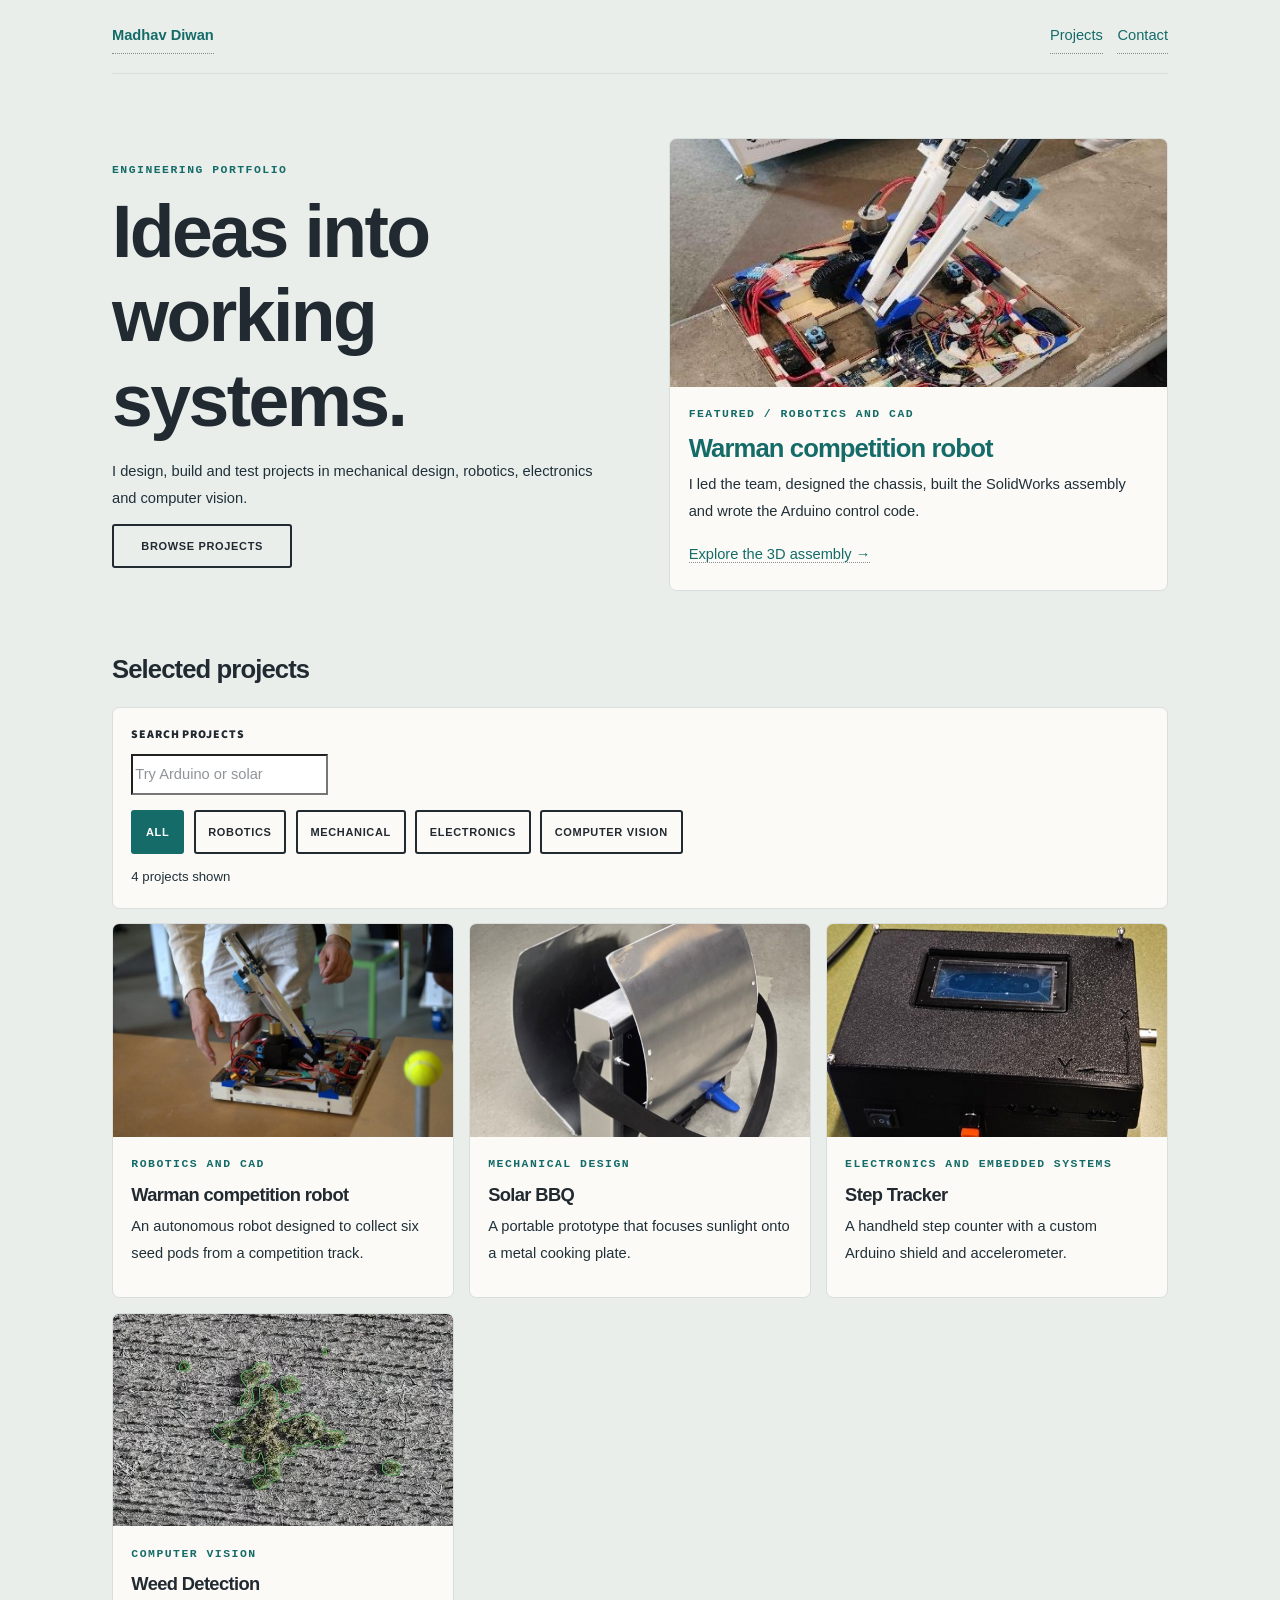
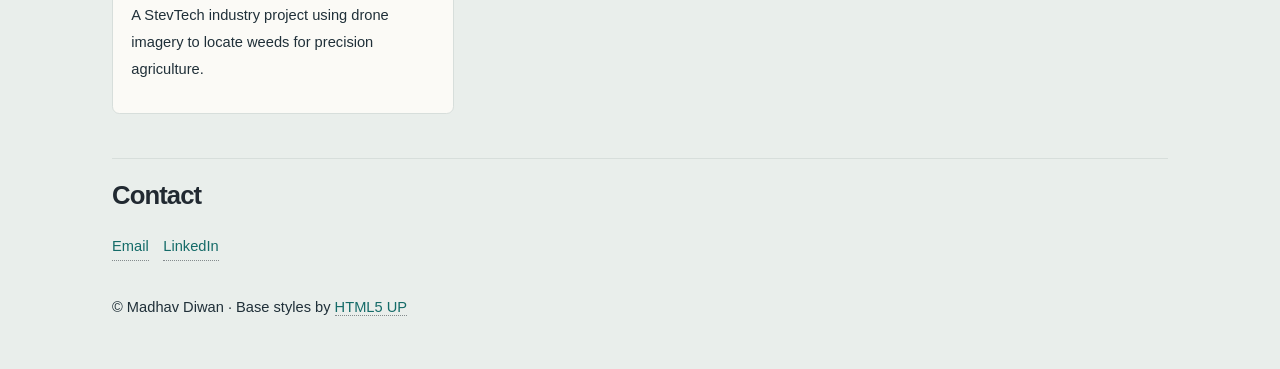
==== commit ba9fa312: "Remove Terrain Mapping from the portfolio for now Take the in-progress case study off the home page " ====
--- a/index.html
+++ b/index.html
@@ -65,10 +65,6 @@
 					<div><p class="project-label">Computer vision</p><h3><a href="weed-detection.html">Weed Detection</a></h3>
 					<p>A StevTech industry project using drone imagery to locate weeds for precision agriculture.</p></div>
 				</article>
-				<article data-category="Mapping">
-					<div><p class="project-label">Mapping and spatial systems</p><h3><a href="terrain-mapping.html">Terrain Mapping</a></h3>
-					<p>Case study in progress.</p></div>
-				</article>
 			</div>
 		</section>
 	</main>
@@ -78,4 +74,4 @@
 		<small>&copy; Madhav Diwan &middot; Base styles by <a href="https://html5up.net">HTML5 UP</a></small>
 	</footer>
 </body>
-</html>
+</html>
